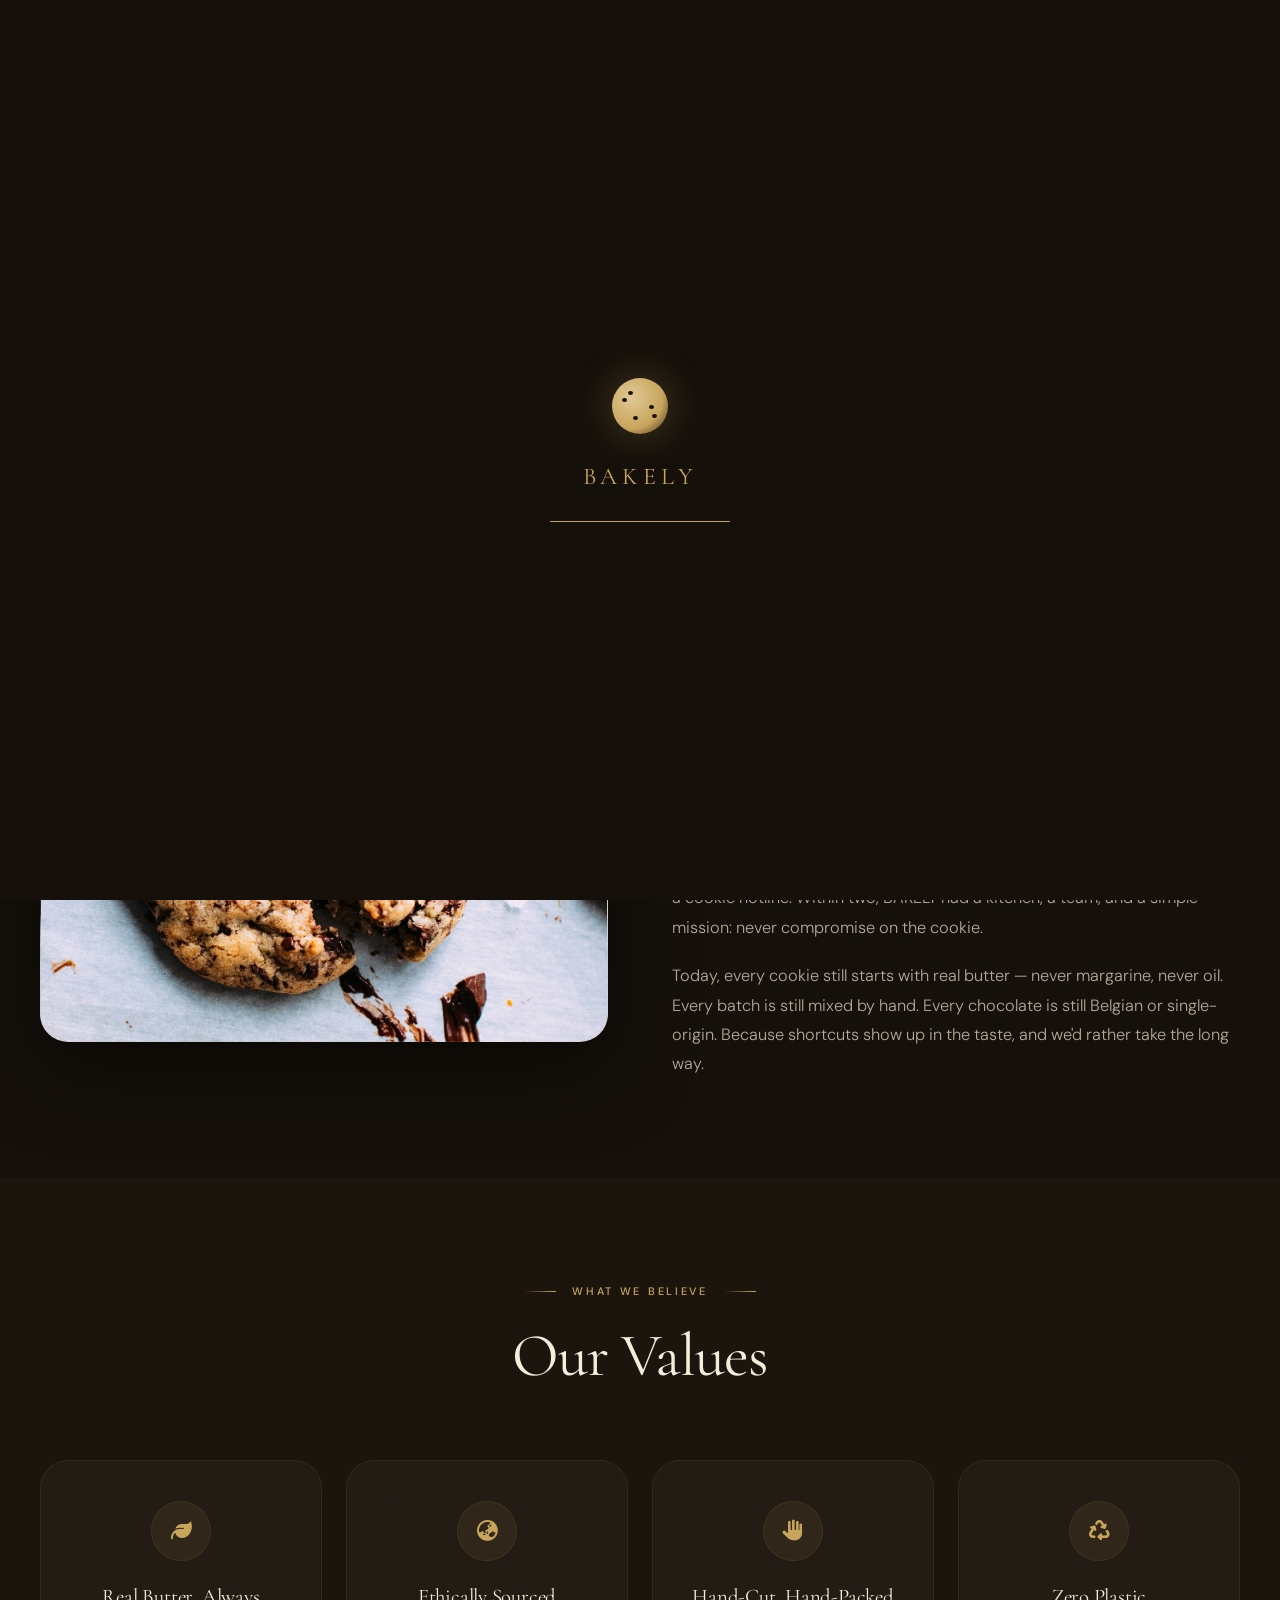
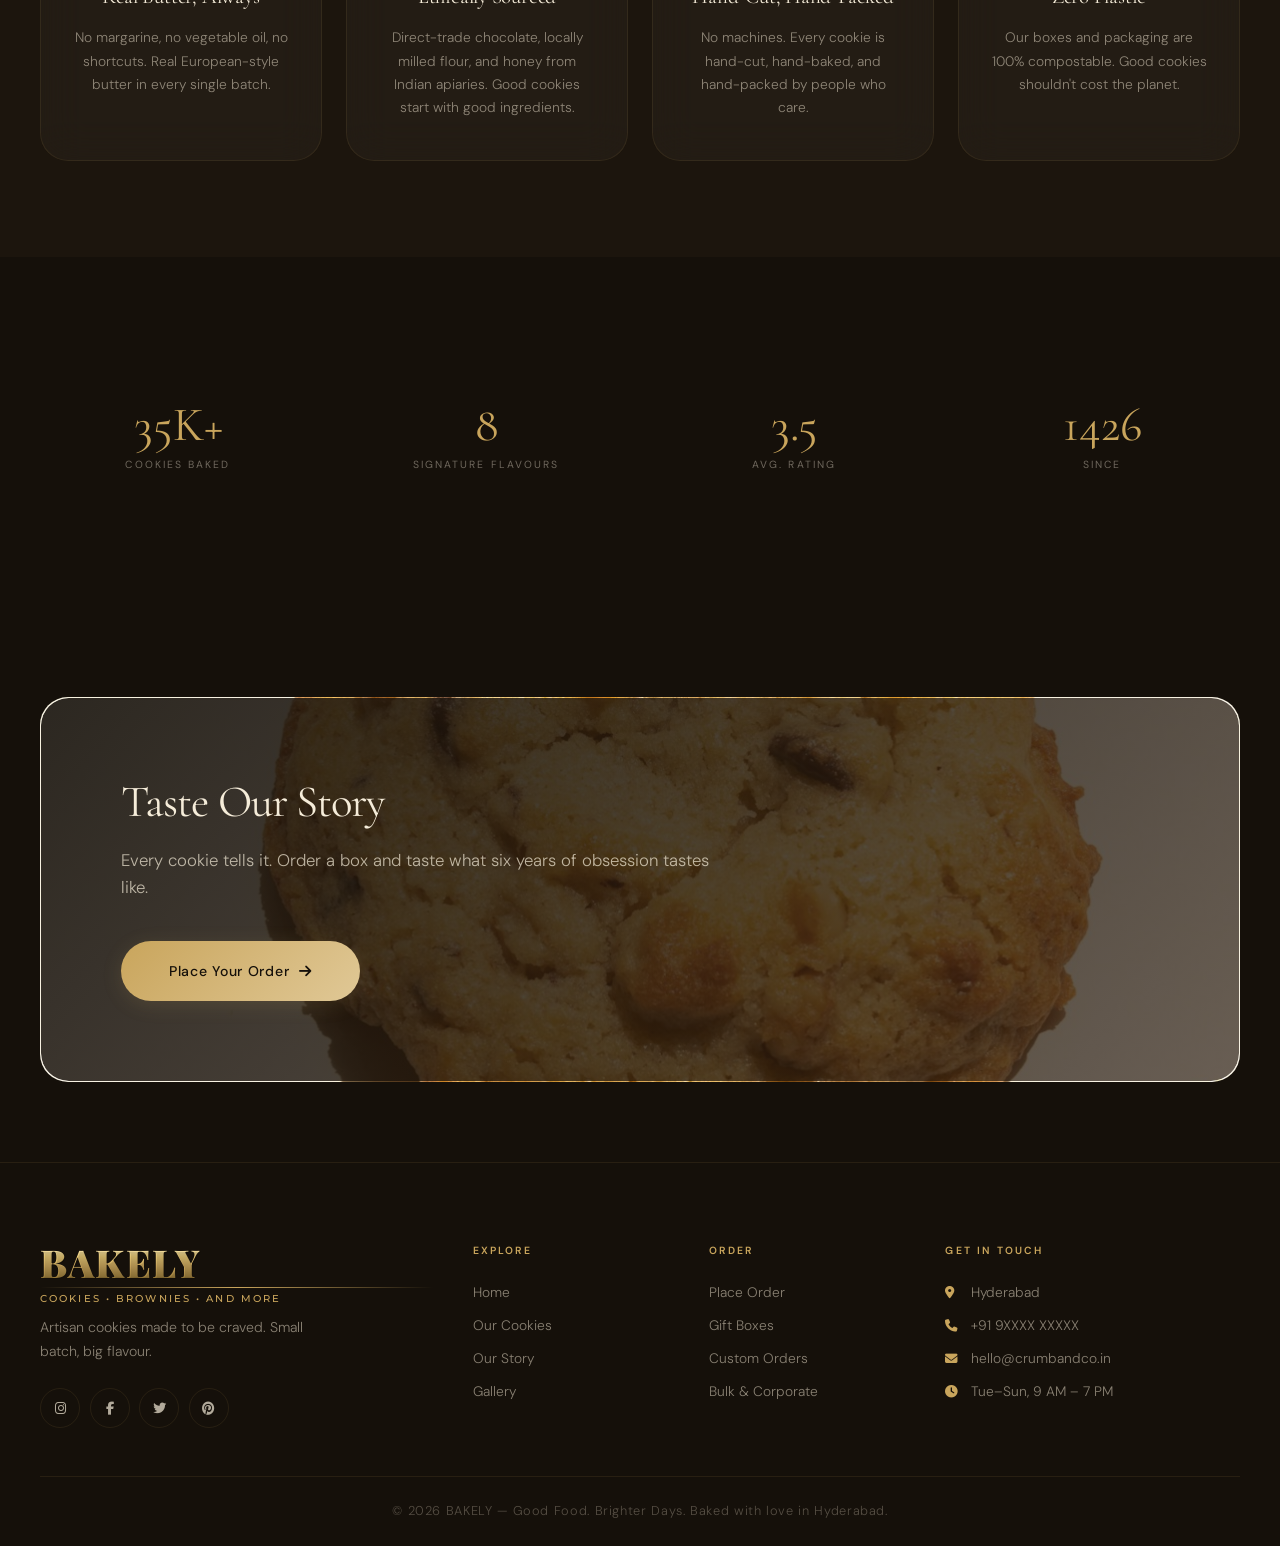
==== about.html @ 9c00205b "Logo: big wordmark, no circle, COOKIES • BROWNIES • AND MORE tagline" ====
<!DOCTYPE html>
<html lang="en">
<head>
  <meta charset="UTF-8">
  <meta name="viewport" content="width=device-width, initial-scale=1.0">
  <title>Our Story — BAKELY</title>
  <meta name="description" content="How BAKELY started — a small Hyderabad kitchen with a big dream: to make the best cookies in India.">
  <link rel="preconnect" href="https://fonts.googleapis.com">
  <link rel="preconnect" href="https://fonts.gstatic.com" crossorigin>
  <link href="https://fonts.googleapis.com/css2?family=Cormorant+Garamond:ital,wght@0,300;0,400;0,500;0,600;0,700;1,400;1,500;1,600&family=DM+Sans:wght@300;400;500;600;700&family=Playfair+Display:wght@700;900&family=Montserrat:wght@400;600&family=Great+Vibes&display=swap" rel="stylesheet">
  <link rel="stylesheet" href="https://cdnjs.cloudflare.com/ajax/libs/font-awesome/6.5.1/css/all.min.css">
  <link rel="stylesheet" href="styles.css">
</head>
<body>

<div class="preloader">
  <div class="preloader-cookie"><div class="chip"></div><div class="chip"></div><div class="chip"></div><div class="chip"></div><div class="chip"></div></div>
  <div class="preloader-text">BAKELY</div>
  <div class="preloader-bar"><div class="preloader-bar-fill"></div></div>
</div>
<div class="progress-bar"><div class="progress-fill"></div></div>

<nav class="navbar scrolled" id="navbar">
  <div class="nav-container">
    <a href="index.html" class="nav-brand">
      <div class="bakely-wordmark">
        <span class="wm-name">BAKELY</span>
        <span class="wm-line"></span>
        <span class="wm-sub">Cookies • Brownies • And More</span>
      </div>
    </a>
    <button class="nav-toggle" id="navToggle" aria-label="Menu"><span></span><span></span><span></span></button>
    <ul class="nav-menu" id="navMenu">
      <li><a href="index.html" class="nav-link">Home</a></li>
      <li><a href="menu.html" class="nav-link">Our Cookies</a></li>
      <li><a href="about.html" class="nav-link active">Our Story</a></li>
      <li><a href="gallery.html" class="nav-link">Gallery</a></li>
      <li><a href="order.html" class="nav-link nav-cta">Order Now</a></li>
    </ul>
  </div>
</nav>

<section class="about-hero" style="background-image:url('images/gingerbread-dough-1.jpg');background-size:cover;background-position:center;position:relative">
  <div style="position:absolute;inset:0;background:linear-gradient(135deg,rgba(26,17,8,0.88),rgba(26,17,8,0.65))"></div>
  <div style="position:relative;z-index:2">
    <span class="section-eyebrow" style="display:block;margin-bottom:0.8rem;opacity:1;transform:none">Est. 2018 · Hyderabad</span>
    <h1>Our Story</h1>
    <p>It started with a home oven, a butter-stained notebook, and one simple obsession: making a cookie so good it ruins all other cookies for you.</p>
  </div>
</section>

<section class="about-story">
  <div class="about-story-img reveal" style="background-image:url('images/premium-hero.jpg')"></div>
  <div class="about-story-text reveal reveal-delay-2">
    <h2>From a Home Kitchen<br>to Your Doorstep</h2>
    <p>In 2018, our founder Aditi was a home baker who couldn't find a cookie she truly loved in Hyderabad. The grocery store ones were flat and artificial. The bakery ones were pretty but tasteless. So she did what any unreasonable person would — she spent six months perfecting a single chocolate chip cookie.</p>
    <p>That cookie became two. Two became twelve. Friends begged for boxes. Colleagues placed orders at their desks. Within a year, Aditi's WhatsApp was a cookie hotline. Within two, BAKELY had a kitchen, a team, and a simple mission: never compromise on the cookie.</p>
    <p>Today, every cookie still starts with real butter — never margarine, never oil. Every batch is still mixed by hand. Every chocolate is still Belgian or single-origin. Because shortcuts show up in the taste, and we'd rather take the long way.</p>
  </div>
</section>

<section class="about-values">
  <div class="section-header" style="padding:0 2rem">
    <span class="section-eyebrow">What We Believe</span>
    <h2 class="section-title">Our Values</h2>
  </div>
  <div class="values-grid">
    <div class="value-card">
      <div class="why-icon"><i class="fas fa-leaf"></i></div>
      <h3>Real Butter, Always</h3>
      <p>No margarine, no vegetable oil, no shortcuts. Real European-style butter in every single batch.</p>
    </div>
    <div class="value-card">
      <div class="why-icon"><i class="fas fa-globe-asia"></i></div>
      <h3>Ethically Sourced</h3>
      <p>Direct-trade chocolate, locally milled flour, and honey from Indian apiaries. Good cookies start with good ingredients.</p>
    </div>
    <div class="value-card">
      <div class="why-icon"><i class="fas fa-hand-paper"></i></div>
      <h3>Hand-Cut, Hand-Packed</h3>
      <p>No machines. Every cookie is hand-cut, hand-baked, and hand-packed by people who care.</p>
    </div>
    <div class="value-card">
      <div class="why-icon"><i class="fas fa-recycle"></i></div>
      <h3>Zero Plastic</h3>
      <p>Our boxes and packaging are 100% compostable. Good cookies shouldn't cost the planet.</p>
    </div>
  </div>
</section>

<section style="background:var(--chocolate-deep);padding:5rem 0">
  <div class="about-stats">
    <div class="about-stat"><span class="stat-num" data-count="50" data-suffix="K+">50K+</span><span class="stat-label">Cookies Baked</span></div>
    <div class="about-stat"><span class="stat-num" data-count="12">12</span><span class="stat-label">Signature Flavours</span></div>
    <div class="about-stat"><span class="stat-num" data-count="4.9" data-suffix="">4.9</span><span class="stat-label">Avg. Rating</span></div>
    <div class="about-stat"><span class="stat-num" data-count="2018">2018</span><span class="stat-label">Since</span></div>
  </div>
</section>

<section class="section cta-section">
  <div class="container">
    <div class="cta-box reveal" style="background-image:url('images/premium-4.jpg')">
      <div class="cta-overlay"></div>
      <div class="cta-content">
        <h2>Taste Our Story</h2>
        <p>Every cookie tells it. Order a box and taste what six years of obsession tastes like.</p>
        <a href="order.html" class="btn btn-primary btn-lg"><span>Place Your Order</span> <i class="fas fa-arrow-right"></i></a>
      </div>
    </div>
  </div>
</section>

<footer class="footer">
  <div class="container">
    <div class="footer-grid">
      <div class="footer-col footer-brand-col">
        <div class="bakely-wordmark">
          <span class="wm-name">BAKELY</span>
          <span class="wm-line"></span>
          <span class="wm-sub">Cookies • Brownies • And More</span>
        </div>
        <p>Artisan cookies made to be craved. Small batch, big flavour.</p>
        <div class="footer-social">
          <a href="#" aria-label="Instagram"><i class="fab fa-instagram"></i></a>
          <a href="#" aria-label="Facebook"><i class="fab fa-facebook-f"></i></a>
          <a href="#" aria-label="Twitter"><i class="fab fa-twitter"></i></a>
          <a href="#" aria-label="Pinterest"><i class="fab fa-pinterest"></i></a>
        </div>
      </div>
      <div class="footer-col"><h4>Explore</h4><ul><li><a href="index.html">Home</a></li><li><a href="menu.html">Our Cookies</a></li><li><a href="about.html">Our Story</a></li><li><a href="gallery.html">Gallery</a></li></ul></div>
      <div class="footer-col"><h4>Order</h4><ul><li><a href="order.html">Place Order</a></li><li><a href="order.html">Gift Boxes</a></li><li><a href="order.html">Custom Orders</a></li><li><a href="order.html">Bulk & Corporate</a></li></ul></div>
      <div class="footer-col"><h4>Get in Touch</h4><ul><li><i class="fas fa-map-marker-alt"></i> Hyderabad</li><li><i class="fas fa-phone"></i> +91 9XXXX XXXXX</li><li><i class="fas fa-envelope"></i> hello@crumbandco.in</li><li><i class="fas fa-clock"></i> Tue–Sun, 9 AM – 7 PM</li></ul></div>
    </div>
    <div class="footer-bottom"><p>© 2026 BAKELY — Good Food. Brighter Days. Baked with love in Hyderabad.</p></div>
  </div>
</footer>

<script src="main.js"></script>
</body>
</html>
---- styles.css ----
/* ===================================
   CRAVELY — Made to Be Craved
   Luxury Patisserie Edition — v7
   =================================== */

*,*::before,*::after { margin:0; padding:0; box-sizing:border-box; }
html { scroll-behavior:smooth; font-size:16px; }
body {
  font-family:'DM Sans',system-ui,sans-serif;
  background:#15100a;
  color:#e8dcc8;
  line-height:1.6;
  -webkit-font-smoothing:antialiased;
  overflow-x:hidden;
}
:root {
  --bg:#15100a;
  --bg-warm:#1c150d;
  --bg-card:rgba(255,255,255,0.03);
  --bg-card-solid:#1c150d;
  --espresso:#2a1c10;
  --espresso-light:#3d2817;
  --gold:#c9a55c;
  --gold-light:#e0c896;
  --gold-bright:#f0d99a;
  --gold-soft:rgba(201,165,92,0.08);
  --gold-glow:rgba(201,165,92,0.15);
  --cream:#f5ecd9;
  --cream-soft:rgba(245,236,217,0.7);
  --cream-dim:rgba(245,236,217,0.4);
  --ink:#e8dcc8;
  --ink-soft:rgba(232,220,200,0.55);
  --ink-light:rgba(232,220,200,0.3);
  --border:rgba(201,165,92,0.1);
  --border-bright:rgba(201,165,92,0.2);
  --shadow-sm:0 4px 20px rgba(0,0,0,0.3);
  --shadow-md:0 10px 40px rgba(0,0,0,0.4);
  --shadow-lg:0 24px 80px rgba(0,0,0,0.5);
  --shadow-gold:0 8px 40px rgba(201,165,92,0.1);
  --serif:'Cormorant Garamond',serif;
  --sans:'DM Sans',sans-serif;
  --radius:16px;
  --radius-sm:10px;
  --radius-lg:28px;
  --transition:all .4s cubic-bezier(0.25,0.1,0.25,1);
  --transition-slow:all .7s cubic-bezier(0.25,0.1,0.25,1);
  --ease-lux:cubic-bezier(0.16,1,0.3,1);
}

::-webkit-scrollbar { width:8px; }
::-webkit-scrollbar-track { background:var(--bg); }
::-webkit-scrollbar-thumb { background:var(--gold); border-radius:4px; opacity:0.5; }
::-webkit-scrollbar-thumb:hover { background:var(--gold-light); }
::selection { background:rgba(201,165,92,0.2); color:var(--gold-bright); }

/* --- Progress Bar --- */
.progress-bar { position:fixed; top:0; left:0; right:0; height:2px; background:transparent; z-index:9999; }
.progress-fill {
  height:100%; width:0%;
  background:linear-gradient(90deg,var(--gold),var(--gold-bright),var(--gold));
  background-size:200% 100%;
  animation:gradientShift 4s ease infinite;
  transition:width .15s ease;
  box-shadow:0 0 12px rgba(201,165,92,0.4);
}
@keyframes gradientShift { 0%,100%{background-position:0% 50%} 50%{background-position:100% 50%} }

.container { max-width:1300px; margin:0 auto; padding:0 2.5rem; }
.section { padding:7rem 0; position:relative; }
.section-header { text-align:center; margin-bottom:4.5rem; }
.section-eyebrow {
  display:inline-flex; align-items:center; gap:1rem;
  font-family:var(--sans); font-size:0.68rem; font-weight:500;
  color:var(--gold); letter-spacing:0.25em; text-transform:uppercase;
  margin-bottom:1.5rem;
  opacity:0; transform:translateY(20px);
  transition:opacity .8s ease,transform .8s ease;
}
.section-eyebrow::before,.section-eyebrow::after {
  content:''; width:32px; height:1px; background:linear-gradient(90deg,transparent,var(--gold));
}
.section-header.in-view .section-eyebrow { opacity:1; transform:translateY(0); }
.section-title {
  font-family:var(--serif); font-weight:400;
  font-size:clamp(2.4rem,5vw,3.8rem);
  color:var(--cream); margin:0 0 1.5rem;
  line-height:1.05; letter-spacing:-0.015em;
  opacity:0; transform:translateY(30px);
  transition:opacity .9s var(--ease-lux) .15s,transform .9s var(--ease-lux) .15s;
}
.section-header.in-view .section-title { opacity:1; transform:translateY(0); }
.section-desc {
  font-size:1.05rem; color:var(--ink-soft);
  max-width:520px; margin:0 auto; line-height:1.8;
  opacity:0; transform:translateY(20px);
  transition:opacity .9s ease .3s,transform .9s ease .3s;
}
.section-header.in-view .section-desc { opacity:1; transform:translateY(0); }

/* --- Gold divider --- */
.gold-divider { width:80px; height:1px; margin:1.5rem auto; background:linear-gradient(90deg,transparent,var(--gold),transparent); }

/* --- Buttons --- */
.btn {
  display:inline-flex; align-items:center; gap:0.6rem;
  padding:1rem 2.4rem; border-radius:50px;
  font-family:var(--sans); font-weight:500; font-size:0.82rem;
  text-decoration:none; cursor:pointer; border:none;
  transition:var(--transition); letter-spacing:0.05em;
  position:relative; overflow:hidden;
}
.btn-primary {
  background:linear-gradient(135deg,var(--gold) 0%,var(--gold-light) 100%);
  color:var(--bg);
  box-shadow:0 4px 20px rgba(201,165,92,0.15);
}
.btn-primary::before {
  content:''; position:absolute; top:0; left:-100%; width:100%; height:100%;
  background:linear-gradient(90deg,transparent,rgba(255,255,255,0.3),transparent);
  transition:left .7s ease;
}
.btn-primary:hover::before { left:100%; }
.btn-primary > * { position:relative; z-index:1; }
.btn-primary:hover {
  transform:translateY(-3px);
  box-shadow:0 12px 40px rgba(201,165,92,0.25);
}
.btn-outline {
  background:transparent; color:var(--cream);
  border:1px solid var(--border-bright);
  transition:var(--transition);
}
.btn-outline:hover {
  border-color:var(--gold); color:var(--gold-light);
  background:var(--gold-soft); transform:translateY(-2px);
}
.btn-lg { padding:1.2rem 3rem; font-size:0.88rem; }
.mini-btn {
  display:inline-flex; align-items:center; gap:0.45rem;
  padding:0.6rem 1.4rem; border-radius:50px;
  background:transparent; color:var(--gold);
  font-size:0.76rem; font-weight:500;
  text-decoration:none; transition:var(--transition); border:none;
  border:1px solid var(--border-bright);
  letter-spacing:0.04em;
}
.mini-btn:hover {
  background:var(--gold); color:var(--bg);
  border-color:var(--gold); transform:translateY(-1px);
  box-shadow:var(--shadow-gold);
}

/* --- Preloader --- */
.preloader {
  position:fixed; inset:0; z-index:10000;
  background:var(--bg);
  display:flex; align-items:center; justify-content:center;
  flex-direction:column; gap:1.5rem;
  transition:opacity .8s ease,visibility .8s ease;
}
.preloader.hidden { opacity:0; visibility:hidden; }
.preloader-cookie {
  width:56px; height:56px; border-radius:50%;
  background:radial-gradient(circle at 35% 35%,var(--gold-light),var(--gold) 60%,var(--espresso-light));
  position:relative; animation:preloaderSpin 1.5s ease-in-out infinite;
  box-shadow:0 0 40px rgba(201,165,92,0.3);
}
.preloader-cookie .chip { position:absolute; width:5px; height:4px; background:var(--bg); border-radius:50%; }
.preloader-cookie .chip:nth-child(1){top:22%;left:28%}
.preloader-cookie .chip:nth-child(2){top:48%;right:25%}
.preloader-cookie .chip:nth-child(3){bottom:25%;left:38%}
.preloader-cookie .chip:nth-child(4){top:35%;left:18%}
.preloader-cookie .chip:nth-child(5){bottom:30%;right:20%}
@keyframes preloaderSpin {
  0%{transform:rotate(0) scale(1)} 50%{transform:rotate(180deg) scale(0.9)} 100%{transform:rotate(360deg) scale(1)}
}
.preloader-text {
  font-family:var(--serif); font-size:1.5rem; font-weight:400;
  color:var(--gold); letter-spacing:0.2em;
  text-transform:uppercase; animation:textPulse 1.8s ease-in-out infinite;
}
@keyframes textPulse { 0%,100%{opacity:0.5;letter-spacing:0.2em} 50%{opacity:1;letter-spacing:0.25em} }
.preloader-bar { width:180px; height:1px; background:var(--border); overflow:hidden; }
.preloader-bar-fill { height:100%; width:0%; background:var(--gold); animation:barFill 2s ease-in-out forwards; }
@keyframes barFill { 0%{width:0%} 100%{width:100%} }

/* --- BAKELY Wordmark Logo (no circle, big) --- */
.bakely-wordmark {
  display:flex; flex-direction:column; align-items:center;
  line-height:1;
}
.bakely-wordmark .wm-name {
  font-family:'Playfair Display',serif; font-weight:900;
  font-size:2rem; letter-spacing:0.04em;
  background:linear-gradient(180deg,#fdf3d0 0%,#e8c976 35%,#c9a55c 60%,#8a6e2f 100%);
  -webkit-background-clip:text; background-clip:text;
  -webkit-text-fill-color:transparent;
  text-shadow:1px 1px 0 rgba(0,0,0,0.15);
  transition:var(--transition);
}
.bakely-wordmark .wm-line {
  width:70%; height:1px; margin:0.35rem 0;
  background:linear-gradient(90deg,transparent,var(--gold),transparent);
}
.bakely-wordmark .wm-sub {
  font-family:'Montserrat',sans-serif; font-weight:500;
  font-size:0.6rem; letter-spacing:0.22em; text-transform:uppercase;
  color:var(--gold);
}
.nav-brand:hover .bakely-wordmark .wm-name {
  filter:brightness(1.15);
}
.footer-brand-col .bakely-wordmark { align-items:flex-start; margin-bottom:0.8rem; }
.footer-brand-col .bakely-wordmark .wm-name { font-size:2.4rem; }
.footer-brand-col .bakely-wordmark .wm-line { width:100%; margin-left:0; }

/* --- BAKELY Logo (real image) --- */
.bakely-logo-img {
  height:58px; width:58px; object-fit:cover;
  border-radius:50%;
  border:2px solid var(--gold);
  box-shadow:var(--shadow-sm),0 0 12px rgba(201,165,92,0.15);
  transition:var(--transition);
  display:block;
}
.nav-brand:hover .bakely-logo-img {
  transform:scale(1.06);
  box-shadow:var(--shadow-gold),0 0 20px rgba(201,165,92,0.25);
}
.footer-brand-col .bakely-logo-img { height:80px; width:80px; margin-bottom:1rem; }

/* --- BAKELY Logo --- */
.bakely-logo {
  display:inline-flex; align-items:center; gap:0.6rem;
}
.bakely-circle {
  display:flex; flex-direction:column; align-items:center; justify-content:center;
  width:54px; height:54px; border-radius:50%;
  background:linear-gradient(135deg,rgba(201,165,92,0.9),rgba(224,200,150,0.7));
  border:2px solid var(--gold);
  box-shadow:var(--shadow-sm),0 0 12px rgba(201,165,92,0.15);
  transition:var(--transition);
  position:relative; overflow:hidden;
}
.nav-brand:hover .bakely-circle {
  transform:scale(1.05);
  box-shadow:var(--shadow-gold),0 0 20px rgba(201,165,92,0.2);
}
.bakely-circle::before {
  content:''; position:absolute; inset:0;
  background:radial-gradient(circle at 30% 30%,rgba(255,255,255,0.15),transparent 60%);
  border-radius:50%;
}
.bakely-name {
  font-family:'Playfair Display',serif; font-weight:900;
  font-size:0.6rem; color:var(--bg);
  letter-spacing:0.05em; line-height:1;
  background:linear-gradient(135deg,#fffbe0,#c9a55c);
  -webkit-background-clip:text; background-clip:text;
  -webkit-text-fill-color:transparent;
  position:relative; z-index:1;
}
.bakely-sub {
  font-family:'Montserrat',sans-serif; font-weight:400;
  font-size:0.28rem; color:var(--gold-bright);
  letter-spacing:0.1em; text-transform:uppercase;
  margin-top:1px; opacity:0.7;
  position:relative; z-index:1;
}
.bakely-tagline {
  font-family:'Great Vibes',cursive !important;
  font-size:1.4rem !important; color:var(--gold) !important;
  margin-bottom:0.3rem !important; line-height:1.2 !important;
}

/* --- BAKELY Logo (footer version) --- */
.footer-brand-col .bakely-logo .bakely-circle {
  width:64px; height:64px;
}
.footer-brand-col .bakely-logo .bakely-name {
  font-size:0.7rem;
}
.footer-brand-col .bakely-logo .bakely-sub {
  font-size:0.32rem;
}

/* --- Navigation --- */
.navbar {
  position:fixed; top:0; left:0; right:0;
  z-index:1000; padding:1.5rem 0;
  transition:var(--transition); background:transparent;
}
.navbar.scrolled {
  background:rgba(21,16,10,0.85);
  backdrop-filter:blur(24px); -webkit-backdrop-filter:blur(24px);
  padding:1rem 0; border-bottom:1px solid var(--border);
}
.nav-container {
  max-width:1300px; margin:0 auto;
  display:flex; align-items:center; justify-content:space-between;
  padding:0 2.5rem; gap:2rem;
}
.nav-brand {
  font-family:var(--serif); font-size:1.5rem; font-weight:500;
  color:var(--cream); text-decoration:none;
  letter-spacing:0.15em; text-transform:uppercase;
  transition:var(--transition);
  display:flex; align-items:center;
}
.nav-brand:hover { color:var(--gold-light); letter-spacing:0.18em; }
.nav-menu { display:flex; gap:2.5rem; list-style:none; align-items:center; }
.nav-link {
  font-size:0.72rem; font-weight:400;
  color:var(--cream-soft); text-decoration:none;
  letter-spacing:0.15em; text-transform:uppercase;
  transition:var(--transition); position:relative; padding:0.3rem 0;
}
.nav-link::after {
  content:''; position:absolute; bottom:0; left:50%;
  width:0; height:1px; background:var(--gold);
  transition:width .4s var(--ease-lux); transform:translateX(-50%);
}
.nav-link:hover::after,.nav-link.active::after { width:100%; }
.nav-link:hover,.nav-link.active { color:var(--gold-light); }
.nav-cta {
  background:linear-gradient(135deg,var(--gold),var(--gold-light));
  color:var(--bg) !important;
  padding:0.65rem 1.8rem; border-radius:50px;
  box-shadow:var(--shadow-gold); transition:var(--transition);
  position:relative; overflow:hidden; font-weight:600;
}
.nav-cta::before {
  content:''; position:absolute; top:0; left:-100%; width:100%; height:100%;
  background:linear-gradient(90deg,transparent,rgba(255,255,255,0.3),transparent);
  transition:left .6s ease;
}
.nav-cta:hover::before { left:100%; }
.nav-cta:hover { transform:translateY(-2px); box-shadow:0 10px 40px rgba(201,165,92,0.25); }
.nav-cta::after { display:none; }
.nav-cta > * { position:relative; z-index:1; }
.nav-toggle {
  display:none; background:none; border:none; cursor:pointer;
  flex-direction:column; gap:5px; padding:0.5rem; z-index:1001;
}
.nav-toggle span { width:24px; height:1.5px; background:var(--cream); transition:var(--transition); }
.nav-toggle.open span:nth-child(1) { transform:rotate(45deg) translate(5px,4px); }
.nav-toggle.open span:nth-child(2) { opacity:0; }
.nav-toggle.open span:nth-child(3) { transform:rotate(-45deg) translate(5px,-4px); }

/* --- Hero --- */
.hero {
  min-height:100vh; position:relative;
  display:flex; flex-direction:column;
  justify-content:center; align-items:center;
  text-align:center; padding:8rem 2.5rem 4rem;
  background:radial-gradient(ellipse at 50% 40%,var(--espresso-light) 0%,var(--bg) 70%);
  overflow:hidden;
}
.hero-image {
  background-size:cover; background-position:center;
  position:relative;
}
.hero-overlay {
  position:absolute; inset:0;
  background:linear-gradient(135deg,rgba(21,16,10,0.9) 0%,rgba(21,16,10,0.6) 50%,rgba(21,16,10,0.85) 100%);
  pointer-events:none;
}
/* Animated gold blobs */
.hero-blob {
  position:absolute; border-radius:50%;
  filter:blur(60px); pointer-events:none; z-index:0;
}
.hero-blob.b1 {
  width:500px; height:500px;
  background:radial-gradient(circle,rgba(201,165,92,0.12),transparent);
  top:5%; left:0%;
  animation:blobFloat 18s ease-in-out infinite;
}
.hero-blob.b2 {
  width:450px; height:450px;
  background:radial-gradient(circle,rgba(224,200,150,0.08),transparent);
  bottom:0%; right:5%;
  animation:blobFloat 22s ease-in-out infinite reverse;
}
.hero-blob.b3 {
  width:350px; height:350px;
  background:radial-gradient(circle,rgba(240,217,154,0.06),transparent);
  top:30%; left:50%; transform:translateX(-50%);
  animation:blobPulse 10s ease-in-out infinite;
}
@keyframes blobFloat {
  0%,100%{transform:translate(0,0) scale(1)}
  33%{transform:translate(40px,-30px) scale(1.1)}
  66%{transform:translate(-30px,40px) scale(0.9)}
}
@keyframes blobPulse {
  0%,100%{opacity:0.5;transform:translateX(-50%) scale(1)}
  50%{opacity:0.8;transform:translateX(-50%) scale(1.2)}
}
.hero-content { position:relative; z-index:5; max-width:820px; }
.hero-eyebrow {
  font-family:var(--sans); font-size:0.68rem; font-weight:500;
  color:var(--gold); letter-spacing:0.3em;
  text-transform:uppercase; margin-bottom:2rem;
  display:inline-flex; align-items:center; gap:1rem;
  opacity:0; transform:translateY(20px);
  animation:heroFade 1s ease .3s forwards;
}
.hero-eyebrow::before,.hero-eyebrow::after {
  content:''; width:32px; height:1px;
  background:linear-gradient(90deg,transparent,var(--gold));
}
.hero-title {
  font-family:var(--serif); font-weight:400;
  font-size:clamp(3rem,7.5vw,6rem);
  color:var(--cream); line-height:1.02; margin-bottom:2rem;
  letter-spacing:-0.03em; overflow:hidden;
}
.hero-title .line { display:block; overflow:hidden; }
.hero-title .line-inner {
  display:inline-block; opacity:0; transform:translateY(100%);
  animation:heroLine 1.2s var(--ease-lux) .5s forwards;
}
.hero-title .line:nth-child(2) .line-inner { animation-delay:.8s; }
@keyframes heroLine { to{opacity:1;transform:translateY(0)} }
.hero-script {
  font-style:italic; font-weight:300;
  background:linear-gradient(135deg,var(--gold),var(--gold-bright));
  -webkit-background-clip:text; background-clip:text;
  -webkit-text-fill-color:transparent;
}
.hero-subtitle {
  font-size:1.15rem; color:var(--cream-soft);
  max-width:500px; margin:0 auto 3rem; line-height:1.8;
  font-weight:300; letter-spacing:0.01em;
  opacity:0; transform:translateY(20px);
  animation:heroFade 1s ease 1.1s forwards;
}
@keyframes heroFade { to{opacity:1;transform:translateY(0)} }
.hero-actions {
  display:flex; gap:1.2rem; justify-content:center;
  flex-wrap:wrap; margin-bottom:4rem;
  opacity:0; transform:translateY(20px);
  animation:heroFade 1s ease 1.4s forwards;
}
.hero-stats {
  display:flex; gap:3.5rem; justify-content:center;
  align-items:center; flex-wrap:wrap;
  opacity:0; transform:translateY(20px);
  animation:heroFade 1s ease 1.7s forwards;
}
.stat { text-align:center; transition:var(--transition); }
.stat:hover { transform:translateY(-4px); }
.stat-num {
  display:block; font-family:var(--serif);
  font-size:2.4rem; font-weight:400; color:var(--gold); line-height:1;
}
.stat-label {
  font-size:0.62rem; color:var(--cream-dim);
  text-transform:uppercase; letter-spacing:0.2em; margin-top:0.5rem;
}
.stat-divider { width:1px; height:36px; background:var(--border); }
.hero-scroll {
  position:absolute; bottom:2rem; left:50%;
  transform:translateX(-50%);
  display:flex; flex-direction:column; align-items:center; gap:0.6rem;
  font-size:0.6rem; text-transform:uppercase;
  letter-spacing:0.25em; color:var(--cream-dim);
  opacity:0; animation:heroFade 1s ease 2s forwards; z-index:5;
}
.scroll-mouse {
  width:22px; height:36px; border:1px solid var(--cream-dim);
  border-radius:10px; position:relative;
}
.scroll-mouse::before {
  content:''; position:absolute; top:5px; left:50%;
  width:3px; height:6px; margin-left:-1.5px;
  background:var(--gold); border-radius:2px;
  animation:scrollDot 1.8s ease-in-out infinite;
}
@keyframes scrollDot { 0%,100%{opacity:0;transform:translateY(0)} 50%{opacity:1;transform:translateY(7px)} }

/* Floating particles */
.hero-particle { position:absolute; border-radius:50%; pointer-events:none; opacity:0; animation:floatUp 18s linear infinite; }
@keyframes floatUp {
  0%{opacity:0;transform:translateY(100vh) scale(0.5) rotate(0deg)} 10%{opacity:0.15}
  90%{opacity:0.15} 100%{opacity:0;transform:translateY(-20vh) scale(1) rotate(360deg)}
}

/* --- Marquee --- */
.marquee {
  overflow:hidden; padding:1.3rem 0;
  background:linear-gradient(135deg,var(--gold) 0%,var(--gold-light) 100%);
  position:relative;
}
.marquee::before,.marquee::after {
  content:''; position:absolute; top:0; bottom:0; width:100px; z-index:2;
}
.marquee::before { left:0; background:linear-gradient(90deg,var(--gold),transparent); }
.marquee::after { right:0; background:linear-gradient(-90deg,var(--gold),transparent); }
.marquee-track { display:flex; gap:4rem; white-space:nowrap; animation:marquee 28s linear infinite; }
@keyframes marquee { from{transform:translateX(0)} to{transform:translateX(-50%)} }
.marquee-item {
  font-family:var(--serif); font-size:1.3rem; font-weight:400;
  color:var(--bg); letter-spacing:0.04em;
  display:flex; align-items:center; gap:4rem; font-style:italic;
}
.marquee-item i { font-size:0.9rem; color:var(--espresso); font-style:normal; }

/* --- Cookie Visuals --- */
.cookie-visual { display:flex; align-items:center; justify-content:center; width:100%; height:100%; position:relative; }
.cookie-disc {
  width:120px; height:120px; border-radius:50%;
  background:radial-gradient(circle at 35% 35%,var(--gold-light),var(--gold) 60%,var(--espresso-light));
  position:relative; box-shadow:inset -3px -3px 8px rgba(0,0,0,0.1),0 6px 20px rgba(0,0,0,0.2);
  transition:var(--transition-slow);
}
.cookie-disc .drizzle { position:absolute; top:30%; left:15%; right:15%; height:7px; background:var(--gold-bright); border-radius:50%; }
.cookie-disc .chip { position:absolute; width:9px; height:7px; background:var(--bg); border-radius:50%; }
.chip.c1{top:28%;left:22%} .chip.c2{top:42%;right:28%}
.chip.c3{bottom:25%;left:38%} .chip.c4{top:52%;left:20%}
.chip.c5{bottom:33%;right:22%}
.cookie-disc .sprinkle { position:absolute; width:4px; height:4px; background:var(--bg); border-radius:50%; opacity:0.4; }
.sprinkle.s1{top:22%;left:28%} .sprinkle.s2{top:38%;right:22%}
.sprinkle.s3{bottom:28%;left:32%} .sprinkle.s4{top:48%;left:18%}
.sprinkle.s5{bottom:22%;right:32%} .sprinkle.s6{top:32%;right:42%}

/* --- Featured --- */
.featured-section { background:var(--bg); }
.featured-grid { display:grid; grid-template-columns:repeat(auto-fit,minmax(320px,1fr)); gap:2rem; }
.featured-card {
  background:var(--bg-card);
  backdrop-filter:blur(20px); -webkit-backdrop-filter:blur(20px);
  border-radius:var(--radius-lg);
  overflow:hidden; transition:var(--transition-slow);
  border:1px solid var(--border);
  opacity:0; transform:translateY(50px);
}
.featured-card.in-view { opacity:1; transform:translateY(0); }
.featured-card:nth-child(1){transition-delay:0s}
.featured-card:nth-child(2){transition-delay:.15s}
.featured-card:nth-child(3){transition-delay:.3s}
.featured-card:hover {
  transform:translateY(-12px);
  border-color:var(--border-bright);
  box-shadow:var(--shadow-lg),var(--shadow-gold);
  background:rgba(255,255,255,0.04);
}
.featured-img {
  background-size:cover; background-position:center;
  position:relative; height:300px; overflow:hidden;
  transition:var(--transition-slow);
}
.featured-card:hover .featured-img { transform:scale(1.05); }
.featured-img::before {
  content:''; position:absolute; inset:0;
  background:linear-gradient(180deg,transparent 50%,rgba(21,16,10,0.4));
  z-index:1;
}
.featured-badge {
  position:absolute; top:1.2rem; right:1.2rem; z-index:2;
  background:linear-gradient(135deg,var(--gold),var(--gold-light));
  color:var(--bg);
  padding:0.35rem 1rem; border-radius:50px;
  font-size:0.6rem; font-weight:700;
  letter-spacing:0.15em; text-transform:uppercase;
  box-shadow:var(--shadow-sm);
}
.featured-info { padding:2rem 1.8rem 2.2rem; }
.featured-tag {
  font-size:0.6rem; text-transform:uppercase;
  letter-spacing:0.25em; color:var(--gold); font-weight:500;
}
.featured-info h3 {
  font-family:var(--serif); font-size:1.6rem; font-weight:400;
  color:var(--cream); margin:0.5rem 0 0.7rem; letter-spacing:-0.01em;
}
.featured-info p { font-size:0.9rem; color:var(--ink-soft); margin-bottom:1.8rem; line-height:1.7; font-weight:300; }
.featured-footer { display:flex; justify-content:space-between; align-items:center; padding-top:1.2rem; border-top:1px solid var(--border); }
.price { font-family:var(--serif); font-size:1.4rem; font-weight:400; color:var(--gold); }
.price small { font-size:0.75rem; font-weight:300; color:var(--ink-light); }

/* --- Viral Tins --- */
.viral-section { background:var(--bg); }
.viral-grid { display:grid; grid-template-columns:repeat(auto-fill,minmax(280px,1fr)); gap:1.5rem; }
.viral-card {
  background:var(--bg-card);
  backdrop-filter:blur(20px); -webkit-backdrop-filter:blur(20px);
  border-radius:var(--radius-lg);
  overflow:hidden; transition:var(--transition-slow);
  border:1px solid var(--border);
  opacity:0; transform:translateY(40px) scale(0.96);
}
.viral-card.in-view { opacity:1; transform:translateY(0) scale(1); }
.viral-card:nth-child(1){transition-delay:0s}
.viral-card:nth-child(2){transition-delay:.1s}
.viral-card:nth-child(3){transition-delay:.2s}
.viral-card:nth-child(4){transition-delay:.3s}
.viral-card:hover {
  transform:translateY(-10px) scale(1.02);
  border-color:var(--border-bright);
  box-shadow:var(--shadow-lg),var(--shadow-gold);
}
.viral-img {
  background-size:cover; background-position:center;
  position:relative; height:280px; overflow:hidden;
  transition:var(--transition-slow);
}
.viral-card:hover .viral-img { transform:scale(1.06); }
.viral-img::before {
  content:''; position:absolute; inset:0;
  background:linear-gradient(180deg,transparent 50%,rgba(21,16,10,0.3));
  z-index:1;
}
.viral-badge {
  position:absolute; top:1rem; right:1rem; z-index:2;
  background:linear-gradient(135deg,var(--gold),var(--gold-light));
  color:var(--bg);
  padding:0.3rem 0.9rem; border-radius:50px;
  font-size:0.6rem; font-weight:700;
  letter-spacing:0.12em; text-transform:uppercase;
  box-shadow:var(--shadow-sm);
  animation:badgePulse 2.5s ease-in-out infinite;
}
@keyframes badgePulse { 0%,100%{transform:scale(1);opacity:1} 50%{transform:scale(1.05);opacity:0.9} }
.viral-info { padding:1.8rem; }
.viral-tag {
  font-size:0.58rem; text-transform:uppercase;
  letter-spacing:0.25em; color:var(--gold); font-weight:500;
}
.viral-info h3 {
  font-family:var(--serif); font-size:1.4rem; font-weight:400;
  color:var(--cream); margin:0.4rem 0 0.6rem; letter-spacing:-0.01em;
}
.viral-info p { font-size:0.88rem; color:var(--ink-soft); margin-bottom:1.5rem; line-height:1.6; font-weight:300; }
.viral-footer {
  display:flex; justify-content:space-between; align-items:center;
  padding-top:1rem; border-top:1px solid var(--border);
}

/* --- Split Feature --- */
.split-feature-section { padding:0; background:var(--bg-warm); }
.split-feature { display:grid; grid-template-columns:1fr 1fr; min-height:520px; }
.split-feature-img {
  background-size:cover; background-position:center;
  position:relative; min-height:380px;
  transition:var(--transition-slow);
}
.split-feature-img::after {
  content:''; position:absolute; inset:0;
  background:linear-gradient(90deg,transparent,var(--bg-warm));
}
.split-feature-content { padding:5rem 3.5rem; display:flex; flex-direction:column; justify-content:center; }
.split-title {
  font-family:var(--serif); font-size:clamp(2rem,3.5vw,2.6rem);
  font-weight:400; color:var(--cream);
  margin:1rem 0 1.5rem; line-height:1.1; letter-spacing:-0.015em;
}
.split-desc { font-size:1.05rem; color:var(--ink-soft); margin-bottom:2rem; line-height:1.8; font-weight:300; }
.split-features { display:grid; grid-template-columns:1fr 1fr; gap:1rem; margin-bottom:2.5rem; }
.split-feature-item {
  display:flex; align-items:center; gap:0.6rem;
  font-size:0.85rem; color:var(--cream-soft); font-weight:300;
  transition:var(--transition);
}
.split-feature-item:hover { color:var(--gold-light); transform:translateX(4px); }
.split-feature-item i { color:var(--gold); font-size:0.9rem; }

/* --- Why Section --- */
.why-section { background:var(--bg); }
.why-grid { display:grid; grid-template-columns:repeat(auto-fit,minmax(240px,1fr)); gap:1.5rem; }
.why-card {
  text-align:center; padding:3rem 1.8rem;
  background:var(--bg-card);
  border-radius:var(--radius-lg);
  transition:var(--transition-slow);
  border:1px solid var(--border);
  opacity:0; transform:translateY(40px);
  position:relative; overflow:hidden;
  backdrop-filter:blur(20px); -webkit-backdrop-filter:blur(20px);
}
.why-card.in-view { opacity:1; transform:translateY(0); }
.why-card:nth-child(1){transition-delay:0s}
.why-card:nth-child(2){transition-delay:.1s}
.why-card:nth-child(3){transition-delay:.2s}
.why-card:nth-child(4){transition-delay:.3s}
.why-card::before {
  content:''; position:absolute; top:0; left:50%;
  width:0; height:1px;
  background:linear-gradient(90deg,transparent,var(--gold),transparent);
  transform:translateX(-50%); transition:width .5s ease;
}
.why-card:hover {
  border-color:var(--border-bright);
  background:rgba(255,255,255,0.04);
  transform:translateY(-8px);
  box-shadow:var(--shadow-md);
}
.why-card:hover::before { width:70%; }
.why-icon {
  width:60px; height:60px; margin:0 auto 1.5rem;
  border-radius:50%; background:var(--gold-soft);
  border:1px solid var(--border);
  display:flex; align-items:center; justify-content:center;
  font-size:1.3rem; color:var(--gold);
  transition:var(--transition);
}
.why-card:hover .why-icon {
  background:linear-gradient(135deg,var(--gold),var(--gold-light));
  color:var(--bg); transform:scale(1.1) rotate(-5deg);
  border-color:transparent; box-shadow:0 8px 25px rgba(201,165,92,0.2);
}
.why-card h3 {
  font-family:var(--serif); font-size:1.3rem; font-weight:400;
  color:var(--cream); margin-bottom:0.8rem; letter-spacing:-0.01em;
}
.why-card p { font-size:0.86rem; color:var(--ink-soft); line-height:1.7; font-weight:300; }

/* --- Gallery Preview --- */
.gallery-preview-section { background:var(--bg-warm); padding-top:6rem; }
.gallery-preview-grid {
  display:grid; grid-template-columns:2fr 1fr 1fr;
  grid-template-rows:1fr 1fr; gap:1rem; height:440px;
}
.gp-item {
  background-size:cover; background-position:center;
  border-radius:var(--radius); border:1px solid var(--border);
  transition:var(--transition-slow);
  opacity:0; transform:scale(0.9);
  position:relative; overflow:hidden;
}
.gp-item.in-view { opacity:1; transform:scale(1); }
.gp-item::after {
  content:''; position:absolute; inset:0;
  background:linear-gradient(180deg,transparent 60%,rgba(21,16,10,0.3));
  opacity:0; transition:opacity .4s ease;
}
.gp-item:hover { transform:scale(1.03); border-color:var(--border-bright); box-shadow:var(--shadow-md); }
.gp-item:hover::after { opacity:1; }
.gp-item:nth-child(1){grid-row:1/3}
.gp-item:nth-child(4){grid-column:3;grid-row:1/3}

/* --- Testimonial --- */
.testimonial-section { background:var(--bg); padding:7rem 0; }
.testimonial-wrapper {
  max-width:800px; margin:0 auto; text-align:center;
  position:relative; padding:3.5rem;
  background:var(--bg-card);
  border-radius:var(--radius-lg);
  border:1px solid var(--border);
  backdrop-filter:blur(20px); -webkit-backdrop-filter:blur(20px);
  transition:var(--transition);
}
.testimonial-wrapper:hover { border-color:var(--border-bright); box-shadow:var(--shadow-gold); }
.testimonial-wrapper::before {
  content:''; position:absolute; top:0; left:50%;
  width:60px; height:1px;
  background:linear-gradient(90deg,transparent,var(--gold),transparent);
  transform:translateX(-50%);
}
.quote-mark { font-size:3rem; color:var(--gold); opacity:0.2; margin-bottom:0.8rem; font-family:var(--serif); }
.testimonial-quote {
  font-family:var(--serif); font-style:italic;
  font-size:1.5rem; font-weight:300; line-height:1.7;
  color:var(--cream); margin-bottom:2.5rem; border:none;
  letter-spacing:-0.01em;
}
.testimonial-author { display:flex; align-items:center; justify-content:center; gap:1rem; }
.author-avatar {
  width:48px; height:48px; border-radius:50%;
  background:linear-gradient(135deg,var(--gold),var(--gold-light));
  color:var(--bg);
  display:flex; align-items:center; justify-content:center;
  font-weight:600; font-family:var(--serif); font-size:1.2rem;
}
.author-info { text-align:left; }
.author-info strong { display:block; color:var(--cream); font-size:0.9rem; font-weight:500; }
.author-info span { font-size:0.75rem; color:var(--ink-light); }
.testimonial-rating { margin-top:1.5rem; color:var(--gold); font-size:0.85rem; }
.testimonial-rating i { margin:0 3px; animation:starTwinkle 3s ease-in-out infinite; }
.testimonial-rating i:nth-child(1){animation-delay:0s}
.testimonial-rating i:nth-child(2){animation-delay:.2s}
.testimonial-rating i:nth-child(3){animation-delay:.4s}
.testimonial-rating i:nth-child(4){animation-delay:.6s}
.testimonial-rating i:nth-child(5){animation-delay:.8s}
@keyframes starTwinkle { 0%,100%{opacity:1} 50%{opacity:0.4} }

/* --- CTA --- */
.cta-section { background:var(--bg); padding:5rem 0; }
.cta-box {
  border-radius:var(--radius-lg); padding:5rem;
  display:grid; grid-template-columns:1.2fr 0.8fr;
  align-items:center; gap:2rem; position:relative; overflow:hidden;
  background:linear-gradient(135deg,var(--espresso) 0%,var(--bg) 100%);
  border:1px solid var(--border);
}
.cta-box[style*="background-image"] { background-size:cover; background-position:center; }
.cta-overlay {
  position:absolute; inset:0;
  background:linear-gradient(135deg,rgba(21,16,10,0.9),rgba(42,28,16,0.7));
  border-radius:var(--radius-lg);
}
.cta-content { position:relative; z-index:2; }
.cta-content h2 {
  font-family:var(--serif); font-size:clamp(2.2rem,4vw,2.8rem); font-weight:400;
  color:var(--cream); margin-bottom:1.2rem; line-height:1.1; letter-spacing:-0.02em;
}
.cta-content p { color:var(--cream-soft); margin-bottom:2.5rem; font-size:1.05rem; font-weight:300; }
.cta-visual { display:flex; justify-content:center; }
.cookie-stack { position:relative; width:160px; height:160px; }
.stack-cookie {
  position:absolute; width:140px; height:140px; border-radius:50%;
  background:radial-gradient(circle at 35% 35%,var(--gold-bright),var(--gold) 60%,var(--espresso-light));
  box-shadow:var(--shadow-md);
}
.stack-cookie.c1{top:0;left:10px;opacity:0.4;animation:stackFloat1 4s ease-in-out infinite}
.stack-cookie.c2{top:10px;left:5px;opacity:0.7;animation:stackFloat2 5s ease-in-out infinite}
.stack-cookie.c3{top:20px;left:0;opacity:1;animation:stackFloat3 6s ease-in-out infinite}
@keyframes stackFloat1{0%,100%{transform:translateY(0)}50%{transform:translateY(-8px)}}
@keyframes stackFloat2{0%,100%{transform:translateY(0)}50%{transform:translateY(-12px)}}
@keyframes stackFloat3{0%,100%{transform:translateY(0)}50%{transform:translateY(-16px)}}

/* --- Footer --- */
.footer {
  background:var(--bg);
  border-top:1px solid var(--border);
  color:var(--cream); padding:5rem 0 1.5rem;
}
.footer-grid {
  display:grid; grid-template-columns:2fr 1fr 1fr 1.5fr;
  gap:2.5rem; margin-bottom:3rem;
}
.footer-brand {
  font-family:var(--serif); font-size:1.6rem; font-weight:400;
  margin-bottom:1rem; color:var(--cream); letter-spacing:0.15em; text-transform:uppercase;
}
.footer-brand .amp { color:var(--gold); font-style:italic; }
.footer-brand-col p { color:var(--ink-soft); font-size:0.88rem; margin-bottom:1.5rem; max-width:280px; line-height:1.7; font-weight:300; }
.footer-social { display:flex; gap:0.6rem; }
.footer-social a {
  width:40px; height:40px; border-radius:50%;
  background:transparent; border:1px solid var(--border);
  color:var(--cream-soft);
  display:flex; align-items:center; justify-content:center;
  text-decoration:none; transition:var(--transition); font-size:0.82rem;
}
.footer-social a:hover {
  background:linear-gradient(135deg,var(--gold),var(--gold-light));
  color:var(--bg); border-color:transparent;
  transform:translateY(-3px) rotate(5deg);
}
.footer-col h4 {
  font-size:0.65rem; text-transform:uppercase; letter-spacing:0.2em;
  color:var(--gold); margin-bottom:1.3rem; font-weight:600;
}
.footer-col ul { list-style:none; }
.footer-col ul li { font-size:0.86rem; margin-bottom:0.7rem; color:var(--ink-soft); font-weight:300; }
.footer-col ul li a { color:var(--ink-soft); text-decoration:none; transition:var(--transition); }
.footer-col ul li a:hover { color:var(--gold-light); padding-left:4px; }
.footer-col ul li i { margin-right:0.5rem; color:var(--gold); width:14px; font-size:0.78rem; }
.footer-bottom { border-top:1px solid var(--border); padding-top:1.5rem; text-align:center; }
.footer-bottom p { font-size:0.8rem; color:var(--ink-light); font-weight:300; letter-spacing:0.05em; }

/* --- Menu --- */
.menu-hero,.about-hero,.gallery-hero,.order-hero {
  padding:12rem 2.5rem 4rem; text-align:center; position:relative;
  background:radial-gradient(ellipse at 50% 30%,var(--espresso-light),var(--bg));
}
.menu-hero h1,.about-hero h1,.gallery-hero h1,.order-hero h1 {
  font-family:var(--serif); font-size:clamp(2.8rem,5vw,4rem);
  font-weight:400; color:var(--cream); margin-bottom:1.2rem; letter-spacing:-0.02em;
}
.menu-hero p,.about-hero p,.gallery-hero p,.order-hero p {
  color:var(--cream-soft); max-width:520px; margin:0 auto; line-height:1.8; font-weight:300;
}
.menu-filters {
  display:flex; gap:0.5rem; justify-content:center;
  flex-wrap:wrap; margin:3rem 0 4rem;
}
.filter-btn {
  padding:0.7rem 1.8rem; border-radius:50px;
  border:1px solid var(--border); background:transparent;
  color:var(--cream-soft); font-family:var(--sans); font-weight:400; font-size:0.78rem;
  cursor:pointer; transition:var(--transition); letter-spacing:0.05em;
}
.filter-btn:hover { border-color:var(--gold); color:var(--gold-light); transform:translateY(-2px); }
.filter-btn.active {
  background:linear-gradient(135deg,var(--gold),var(--gold-light));
  color:var(--bg); border-color:transparent;
  box-shadow:var(--shadow-gold);
}
.menu-grid {
  display:grid; grid-template-columns:repeat(auto-fill,minmax(290px,1fr));
  gap:1.8rem; padding:0 2.5rem 6rem; max-width:1300px; margin:0 auto;
}
.menu-item {
  background:var(--bg-card);
  backdrop-filter:blur(20px); -webkit-backdrop-filter:blur(20px);
  border-radius:var(--radius-lg);
  overflow:hidden; transition:var(--transition-slow);
  border:1px solid var(--border);
  opacity:0; transform:translateY(40px) scale(0.96);
}
.menu-item.in-view { opacity:1; transform:translateY(0) scale(1); }
.menu-item:hover {
  transform:translateY(-8px) scale(1.02);
  border-color:var(--border-bright);
  box-shadow:var(--shadow-lg);
  background:rgba(255,255,255,0.04);
}
.menu-item-img {
  background-size:cover; background-position:center;
  height:210px; position:relative; overflow:hidden;
  transition:var(--transition-slow);
}
.menu-item:hover .menu-item-img { transform:scale(1.05); }
.menu-item-img::before {
  content:''; position:absolute; inset:0;
  background:linear-gradient(180deg,transparent 60%,rgba(21,16,10,0.3));
  z-index:1;
}
.menu-item-tag {
  position:absolute; top:1rem; left:1rem; z-index:2;
  background:linear-gradient(135deg,var(--gold),var(--gold-light));
  color:var(--bg);
  padding:0.25rem 0.8rem; border-radius:50px;
  font-size:0.58rem; font-weight:700; text-transform:uppercase;
  letter-spacing:0.12em;
}
.menu-item-info { padding:1.8rem 1.6rem 2rem; }
.menu-item-info h3 {
  font-family:var(--serif); font-size:1.3rem; font-weight:400;
  color:var(--cream); margin-bottom:0.5rem; letter-spacing:-0.01em;
}
.menu-item-info p { font-size:0.85rem; color:var(--ink-soft); margin-bottom:1.2rem; line-height:1.6; font-weight:300; }
.menu-item-row {
  display:flex; justify-content:space-between; align-items:center;
  padding-top:1rem; border-top:1px solid var(--border);
}
.menu-item-price { font-family:var(--serif); font-weight:400; font-size:1.3rem; color:var(--gold); }
.add-btn {
  background:transparent; color:var(--gold);
  border:1px solid var(--border-bright);
  padding:0.5rem 1.1rem; border-radius:50px;
  font-family:var(--sans); font-weight:500; font-size:0.76rem;
  cursor:pointer; transition:var(--transition);
  display:inline-flex; align-items:center; gap:0.4rem;
  letter-spacing:0.04em;
}
.add-btn:hover {
  background:var(--gold); color:var(--bg);
  border-color:var(--gold); transform:translateY(-1px) scale(1.05);
  box-shadow:var(--shadow-gold);
}

/* --- About --- */
.about-story {
  display:grid; grid-template-columns:1fr 1fr; gap:4rem;
  align-items:center; padding:5rem 2.5rem; max-width:1300px; margin:0 auto;
}
.about-story-img {
  height:440px; border-radius:var(--radius-lg);
  background-size:cover; background-position:center;
  box-shadow:var(--shadow-lg);
  border:1px solid var(--border);
  transition:var(--transition-slow);
}
.about-story-img:hover { transform:scale(1.02) rotate(0.5deg); box-shadow:var(--shadow-lg),var(--shadow-gold); }
.about-story-text h2 {
  font-family:var(--serif); font-size:2.4rem; font-weight:400;
  color:var(--cream); margin-bottom:1.8rem; line-height:1.1; letter-spacing:-0.02em;
}
.about-story-text p { color:var(--cream-soft); margin-bottom:1.2rem; font-size:1.02rem; line-height:1.8; font-weight:300; }
.about-values { padding:6rem 0; background:var(--bg-warm); }
.values-grid {
  display:grid; grid-template-columns:repeat(auto-fit,minmax(240px,1fr));
  gap:1.5rem; max-width:1300px; margin:0 auto; padding:0 2.5rem;
}
.value-card {
  text-align:center; padding:2.5rem 2rem;
  background:var(--bg-card);
  border-radius:var(--radius-lg);
  border:1px solid var(--border);
  opacity:0; transform:translateY(40px);
  transition:opacity .8s ease,transform .8s ease,border-color .4s ease,box-shadow .4s ease;
  backdrop-filter:blur(20px); -webkit-backdrop-filter:blur(20px);
}
.value-card.in-view { opacity:1; transform:translateY(0); }
.value-card:hover { border-color:var(--border-bright); box-shadow:var(--shadow-gold); background:rgba(255,255,255,0.03); transform:translateY(-4px); }
.value-card .why-icon { margin-bottom:1.2rem; }
.value-card h3 {
  font-family:var(--serif); font-size:1.3rem; font-weight:400;
  color:var(--cream); margin-bottom:0.8rem; letter-spacing:-0.01em;
}
.value-card p { font-size:0.86rem; color:var(--ink-soft); line-height:1.7; font-weight:300; }
.about-stats {
  display:grid; grid-template-columns:repeat(auto-fit,minmax(160px,1fr));
  gap:2rem; padding:4rem 2.5rem; max-width:1300px; margin:0 auto; text-align:center;
}
.about-stat { opacity:0; transform:translateY(30px); transition:opacity .8s ease,transform .8s ease; }
.about-stat.in-view { opacity:1; transform:translateY(0); }
.about-stat .stat-num { font-size:clamp(2.2rem,4vw,3rem); color:var(--gold); }
.about-stat .stat-label {
  font-size:0.65rem; color:var(--cream-dim);
  text-transform:uppercase; letter-spacing:0.2em;
  display:block; margin-top:0.5rem;
}

/* --- Gallery --- */
.gallery-grid {
  display:grid; grid-template-columns:repeat(auto-fill,minmax(280px,1fr));
  gap:1.5rem; padding:0 2.5rem 6rem; max-width:1300px; margin:0 auto;
}
.gallery-item {
  border-radius:var(--radius); overflow:hidden;
  height:290px; position:relative; cursor:pointer;
  transition:var(--transition-slow);
  border:1px solid var(--border);
  background-size:cover; background-position:center;
  opacity:0; transform:scale(0.9) rotate(-2deg);
  box-shadow:var(--shadow-sm);
}
.gallery-item.in-view { opacity:1; transform:scale(1) rotate(0); }
.gallery-item:hover { transform:scale(1.05) rotate(1deg); box-shadow:var(--shadow-lg); z-index:5; border-color:var(--border-bright); }
.gallery-item .overlay {
  position:absolute; inset:0;
  background:linear-gradient(180deg,transparent 40%,rgba(21,16,10,0.6));
  display:flex; align-items:flex-end; justify-content:center;
  padding:1.5rem; opacity:0; transition:var(--transition);
}
.gallery-item:hover .overlay { opacity:1; }
.gallery-item .overlay i {
  color:var(--gold-bright); font-size:1.4rem;
  background:rgba(201,165,92,0.1); backdrop-filter:blur(10px);
  width:46px; height:46px; border-radius:50%;
  display:flex; align-items:center; justify-content:center;
  border:1px solid var(--border-bright);
}

/* --- Order --- */
.order-section { max-width:860px; margin:0 auto; padding:0 2.5rem 6rem; }
.order-box {
  background:var(--bg-card);
  border-radius:var(--radius-lg);
  padding:3.5rem;
  border:1px solid var(--border);
  backdrop-filter:blur(20px); -webkit-backdrop-filter:blur(20px);
  transition:var(--transition);
}
.order-box:hover { border-color:var(--border-bright); }
.order-box h2 {
  font-family:var(--serif); font-size:1.8rem; font-weight:400;
  color:var(--cream); margin-bottom:0.5rem; letter-spacing:-0.01em;
}
.order-box > p { color:var(--cream-soft); font-size:0.9rem; margin-bottom:2.5rem; font-weight:300; }
.form-row { display:grid; grid-template-columns:1fr 1fr; gap:1.5rem; margin-bottom:1.5rem; }
.form-group { margin-bottom:1.5rem; }
.form-group label {
  display:block; font-size:0.65rem; font-weight:500;
  text-transform:uppercase; letter-spacing:0.2em;
  color:var(--gold); margin-bottom:0.6rem;
}
.form-group input,.form-group select,.form-group textarea {
  width:100%; padding:1rem 1.2rem;
  border:1px solid var(--border); border-radius:var(--radius-sm);
  font-family:var(--sans); font-size:0.92rem;
  color:var(--cream); background:rgba(0,0,0,0.2);
  transition:var(--transition);
}
.form-group input::placeholder,.form-group textarea::placeholder { color:var(--ink-light); }
.form-group input:focus,.form-group select:focus,.form-group textarea:focus {
  outline:none; border-color:var(--gold);
  box-shadow:0 0 0 3px var(--gold-glow);
  background:rgba(0,0,0,0.3);
}
.form-group select option { background:var(--bg-warm); color:var(--cream); }
.form-group textarea { resize:vertical; min-height:120px; }
.order-summary {
  background:rgba(0,0,0,0.2);
  border-radius:var(--radius-sm); padding:1.8rem; margin-top:2rem;
  border:1px solid var(--border);
}
.order-summary h3 {
  font-family:var(--serif); font-size:1.3rem; font-weight:400;
  color:var(--cream); margin-bottom:1rem; letter-spacing:-0.01em;
}
.order-summary-row {
  display:flex; justify-content:space-between;
  padding:0.7rem 0; border-bottom:1px solid var(--border);
  font-size:0.88rem; color:var(--ink-soft); font-weight:300;
}
.order-summary-row:last-child { border:none; font-weight:500; color:var(--gold); }
.order-submit { width:100%; margin-top:2rem; justify-content:center; }
.order-success { text-align:center; padding:3rem; display:none; }
.order-success.show { display:block; animation:heroFade .8s ease; }
.order-success i {
  font-size:3rem; color:var(--gold); margin-bottom:1rem;
  animation:bounceIn .6s ease;
  filter:drop-shadow(0 0 20px rgba(201,165,92,0.3));
}
@keyframes bounceIn { 0%{transform:scale(0);opacity:0} 60%{transform:scale(1.2)} 100%{transform:scale(1);opacity:1} }
.order-success h3 {
  font-family:var(--serif); font-size:1.8rem; font-weight:400;
  color:var(--cream); margin-bottom:0.5rem; letter-spacing:-0.01em;
}

/* --- Reveal --- */
.reveal {
  opacity:0; transform:translateY(30px);
  transition:opacity .8s var(--ease-lux),transform .8s var(--ease-lux);
}
.reveal.in-view { opacity:1; transform:translateY(0); }
.reveal-delay-1{transition-delay:.1s} .reveal-delay-2{transition-delay:.2s}
.reveal-delay-3{transition-delay:.3s} .reveal-delay-4{transition-delay:.4s}

/* --- Responsive --- */
@media (max-width:900px) {
  .footer-grid { grid-template-columns:1fr 1fr; }
  .footer-brand-col { grid-column:1/-1; }
  .about-story { grid-template-columns:1fr; gap:2rem; }
  .about-story-img { height:320px; }
  .cta-box { grid-template-columns:1fr; padding:2.5rem; }
  .cta-visual { display:none; }
  .split-feature { grid-template-columns:1fr; }
  .split-feature-img { min-height:280px; }
  .split-feature-content { padding:3rem 2rem; }
  .gallery-preview-grid { grid-template-columns:1fr 1fr; grid-template-rows:auto; height:auto; }
  .gp-item { height:180px; }
  .gp-item:nth-child(1) { grid-row:auto; grid-column:1/3; }
  .gp-item:nth-child(4) { grid-row:auto; grid-column:auto; }
  .split-features { grid-template-columns:1fr; }
  .hero-blob { display:none; }
}
@media (max-width:768px) {
  .nav-menu {
    position:fixed; top:0; right:-100%;
    width:85%; max-width:320px; height:100vh;
    background:var(--bg-warm); flex-direction:column;
    padding:6rem 2rem 2rem; gap:1.5rem;
    transition:right .5s var(--ease-lux);
    box-shadow:var(--shadow-lg); border-left:1px solid var(--border);
    align-items:flex-start;
    backdrop-filter:blur(30px);
  }
  .nav-menu.open { right:0; }
  .nav-toggle { display:flex; }
  .hero-stats { gap:1.5rem; }
  .stat-divider { display:none; }
  .footer-grid { grid-template-columns:1fr; }
  .form-row { grid-template-columns:1fr; }
  .order-box { padding:1.5rem; }
  .section { padding:4rem 0; }
  .menu-grid { grid-template-columns:1fr; }
  .featured-grid { grid-template-columns:1fr; }
  .viral-grid { grid-template-columns:1fr; }
  .marquee-item { font-size:1.1rem; }
  .container { padding:0 1.5rem; }
  .cta-box { padding:2rem; }
}
}
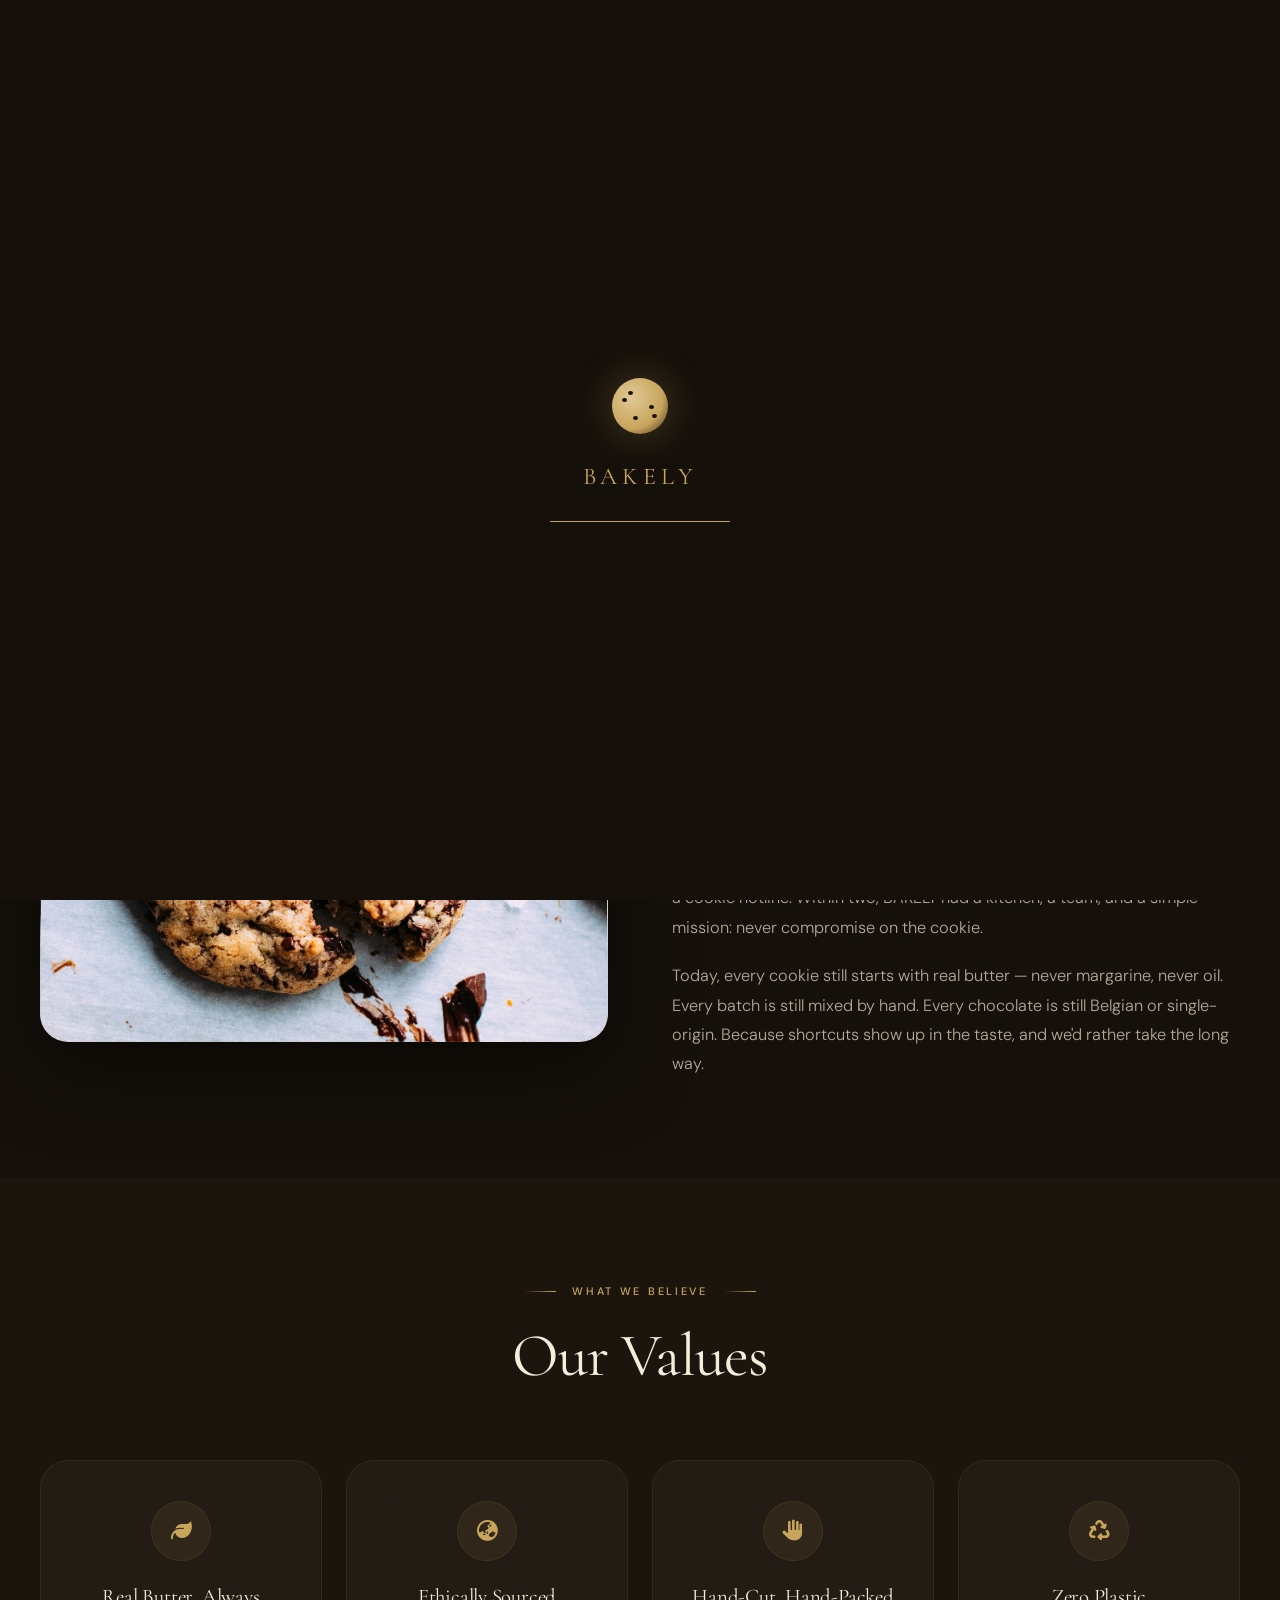
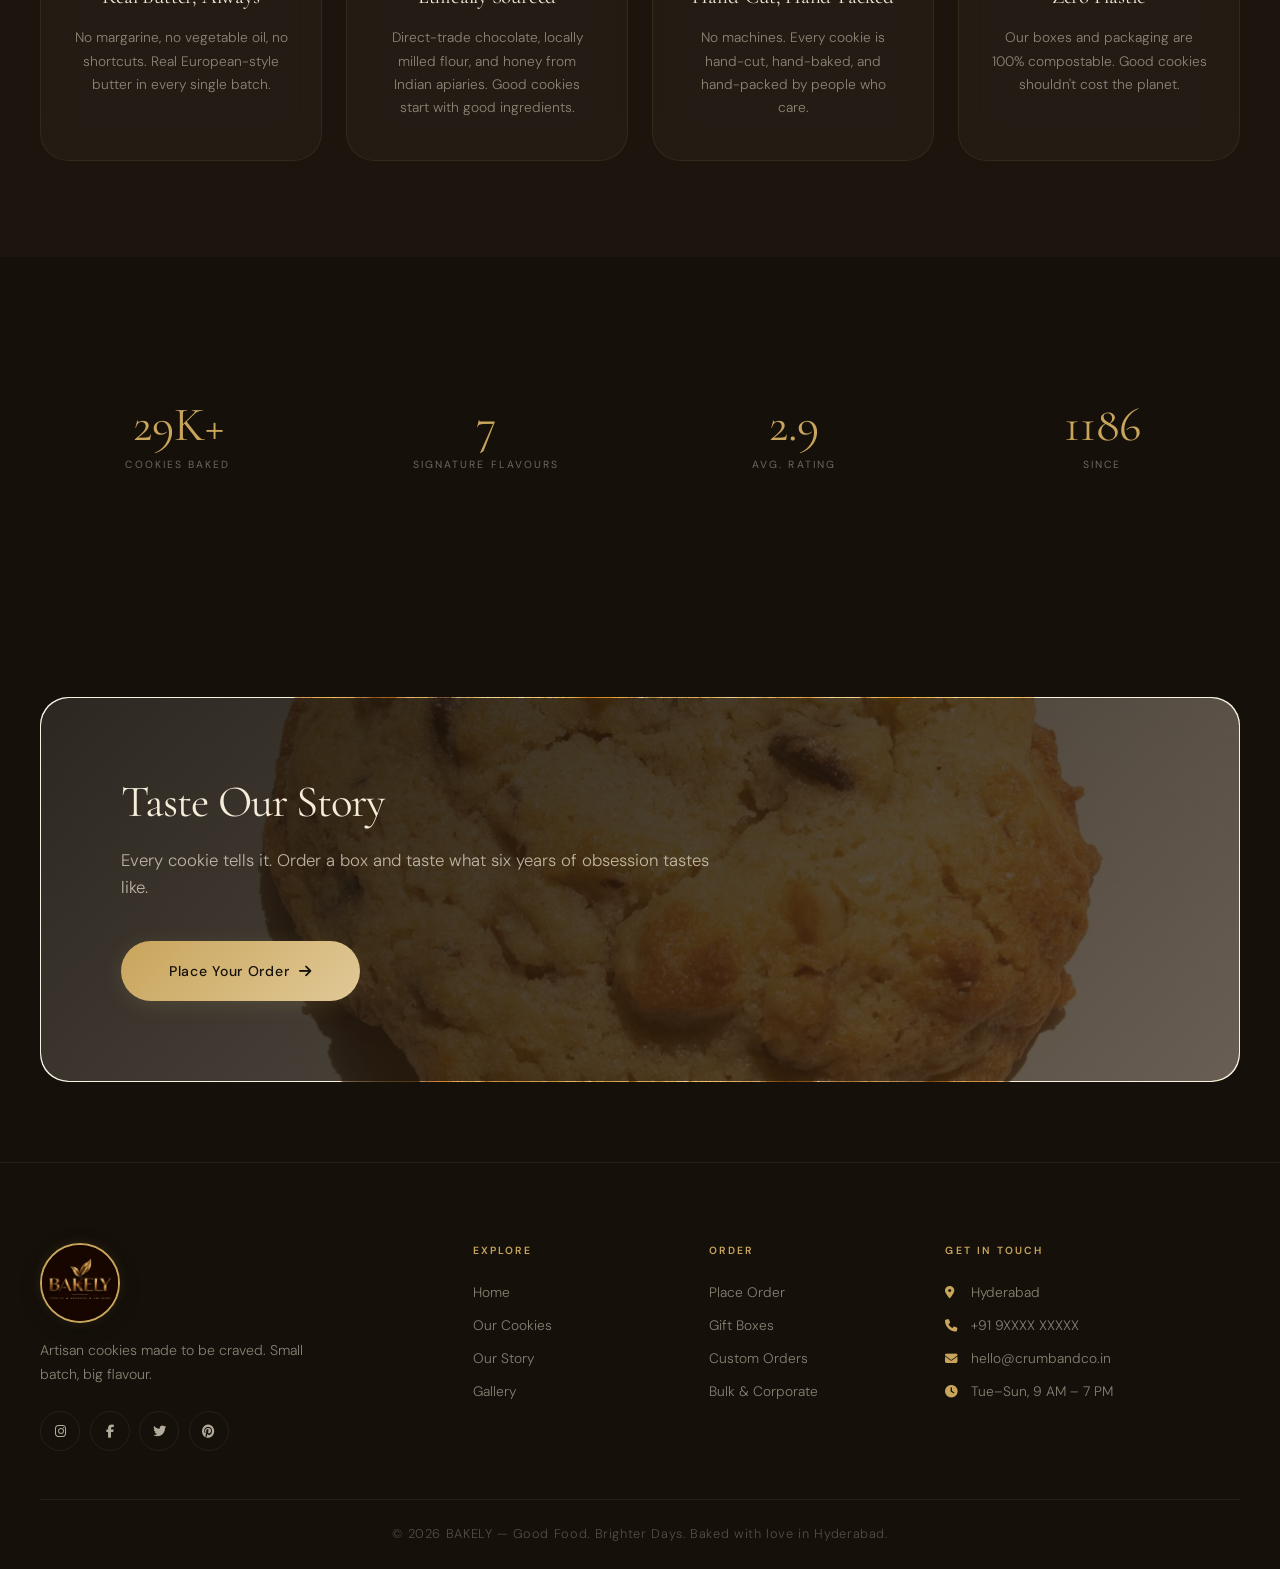
==== commit 656f5e7b: "Logo: use actual reference image, square/no circle crop" ====
--- a/about.html
+++ b/about.html
@@ -23,11 +23,7 @@
 <nav class="navbar scrolled" id="navbar">
   <div class="nav-container">
     <a href="index.html" class="nav-brand">
-      <div class="bakely-wordmark">
-        <span class="wm-name">BAKELY</span>
-        <span class="wm-line"></span>
-        <span class="wm-sub">Cookies • Brownies • And More</span>
-      </div>
+      <img src="images/bakely-logo.png" alt="BAKELY — Cookies, Brownies and More" class="bakely-logo-img">
     </a>
     <button class="nav-toggle" id="navToggle" aria-label="Menu"><span></span><span></span><span></span></button>
     <ul class="nav-menu" id="navMenu">
@@ -114,11 +110,7 @@
   <div class="container">
     <div class="footer-grid">
       <div class="footer-col footer-brand-col">
-        <div class="bakely-wordmark">
-          <span class="wm-name">BAKELY</span>
-          <span class="wm-line"></span>
-          <span class="wm-sub">Cookies • Brownies • And More</span>
-        </div>
+        <img src="images/bakely-logo.png" alt="BAKELY — Cookies, Brownies and More" class="bakely-logo-img">
         <p>Artisan cookies made to be craved. Small batch, big flavour.</p>
         <div class="footer-social">
           <a href="#" aria-label="Instagram"><i class="fab fa-instagram"></i></a>
--- a/styles.css
+++ b/styles.css
@@ -184,6 +184,11 @@
 .preloader-bar-fill { height:100%; width:0%; background:var(--gold); animation:barFill 2s ease-in-out forwards; }
 @keyframes barFill { 0%{width:0%} 100%{width:100%} }
 
+/* --- BAKELY Logo (image, no circle) --- */
+.bakely-logo-img { height:60px; width:auto; display:block; transition:var(--transition); }
+.nav-brand:hover .bakely-logo-img { transform:scale(1.05); filter:brightness(1.1); }
+.footer-brand-col .bakely-logo-img { height:90px; margin-bottom:0.8rem; }
+
 /* --- BAKELY Wordmark Logo (no circle, big) --- */
 .bakely-wordmark {
   display:flex; flex-direction:column; align-items:center;
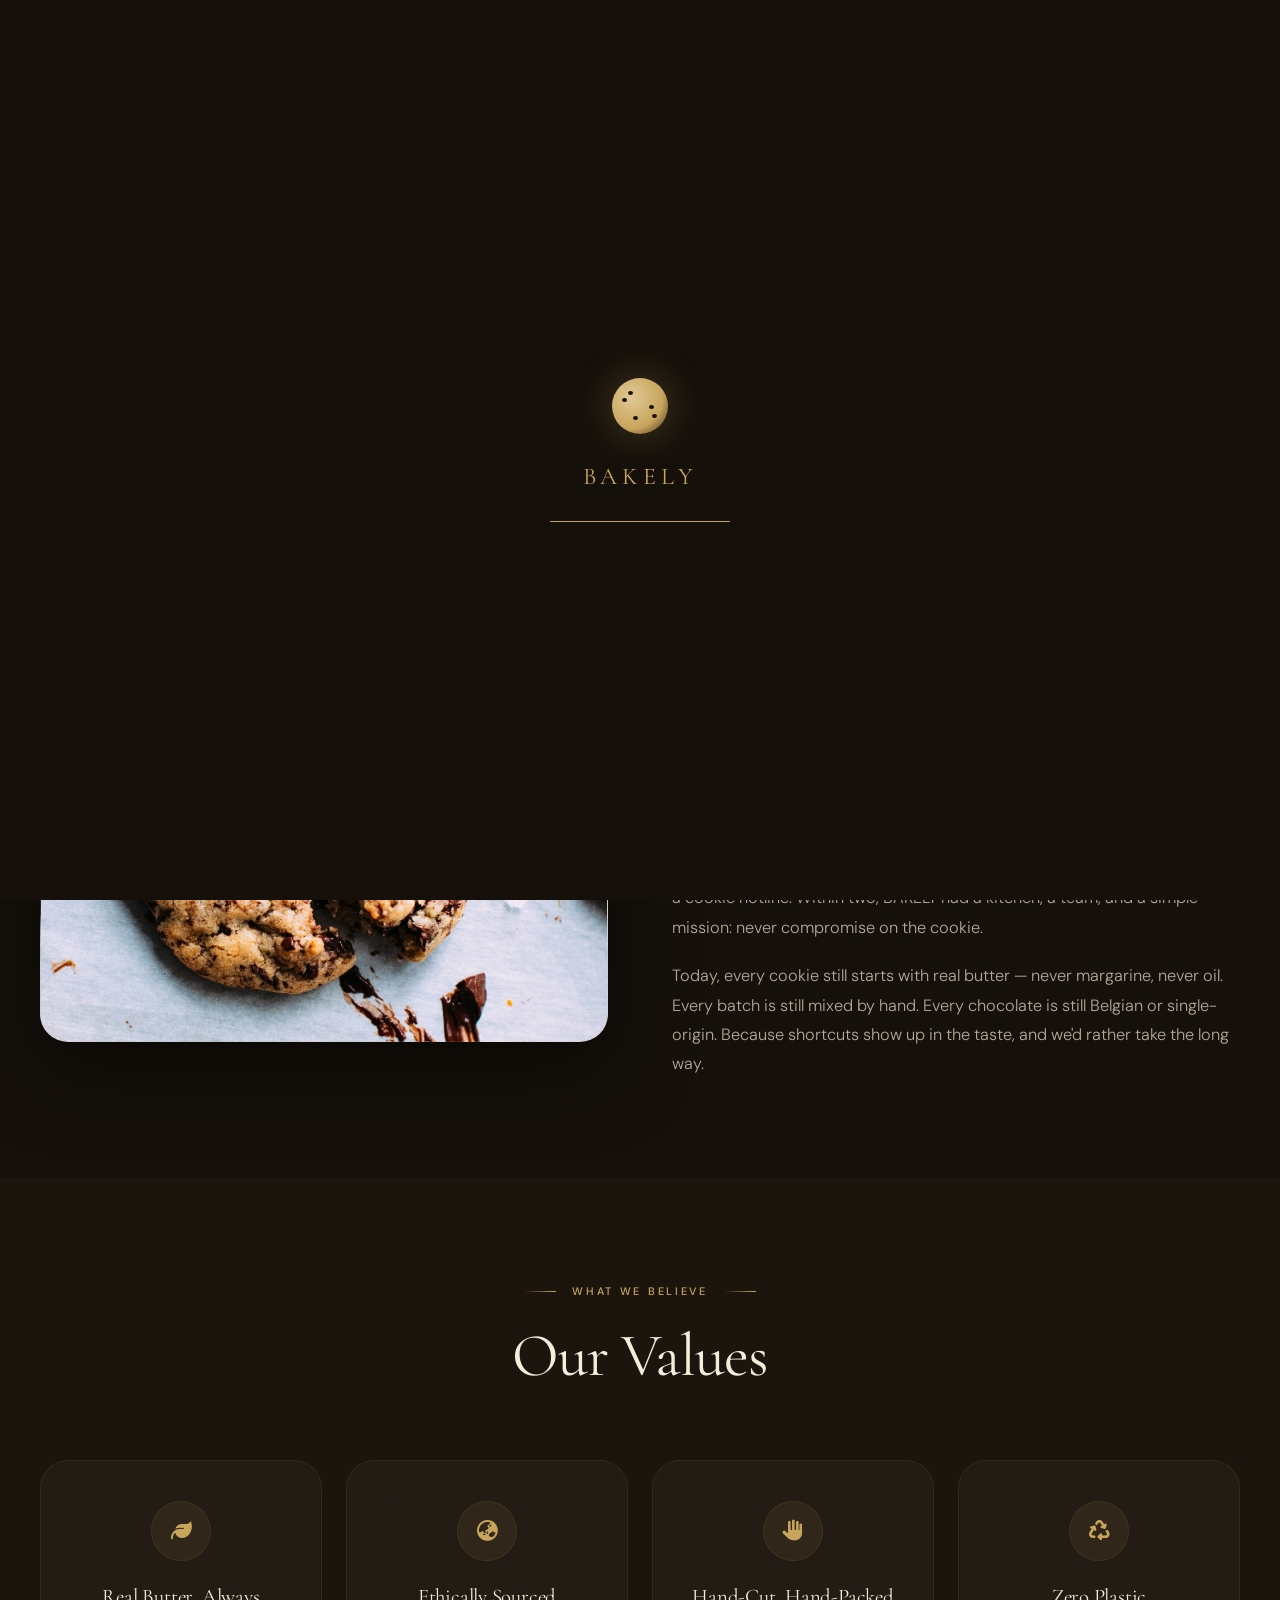
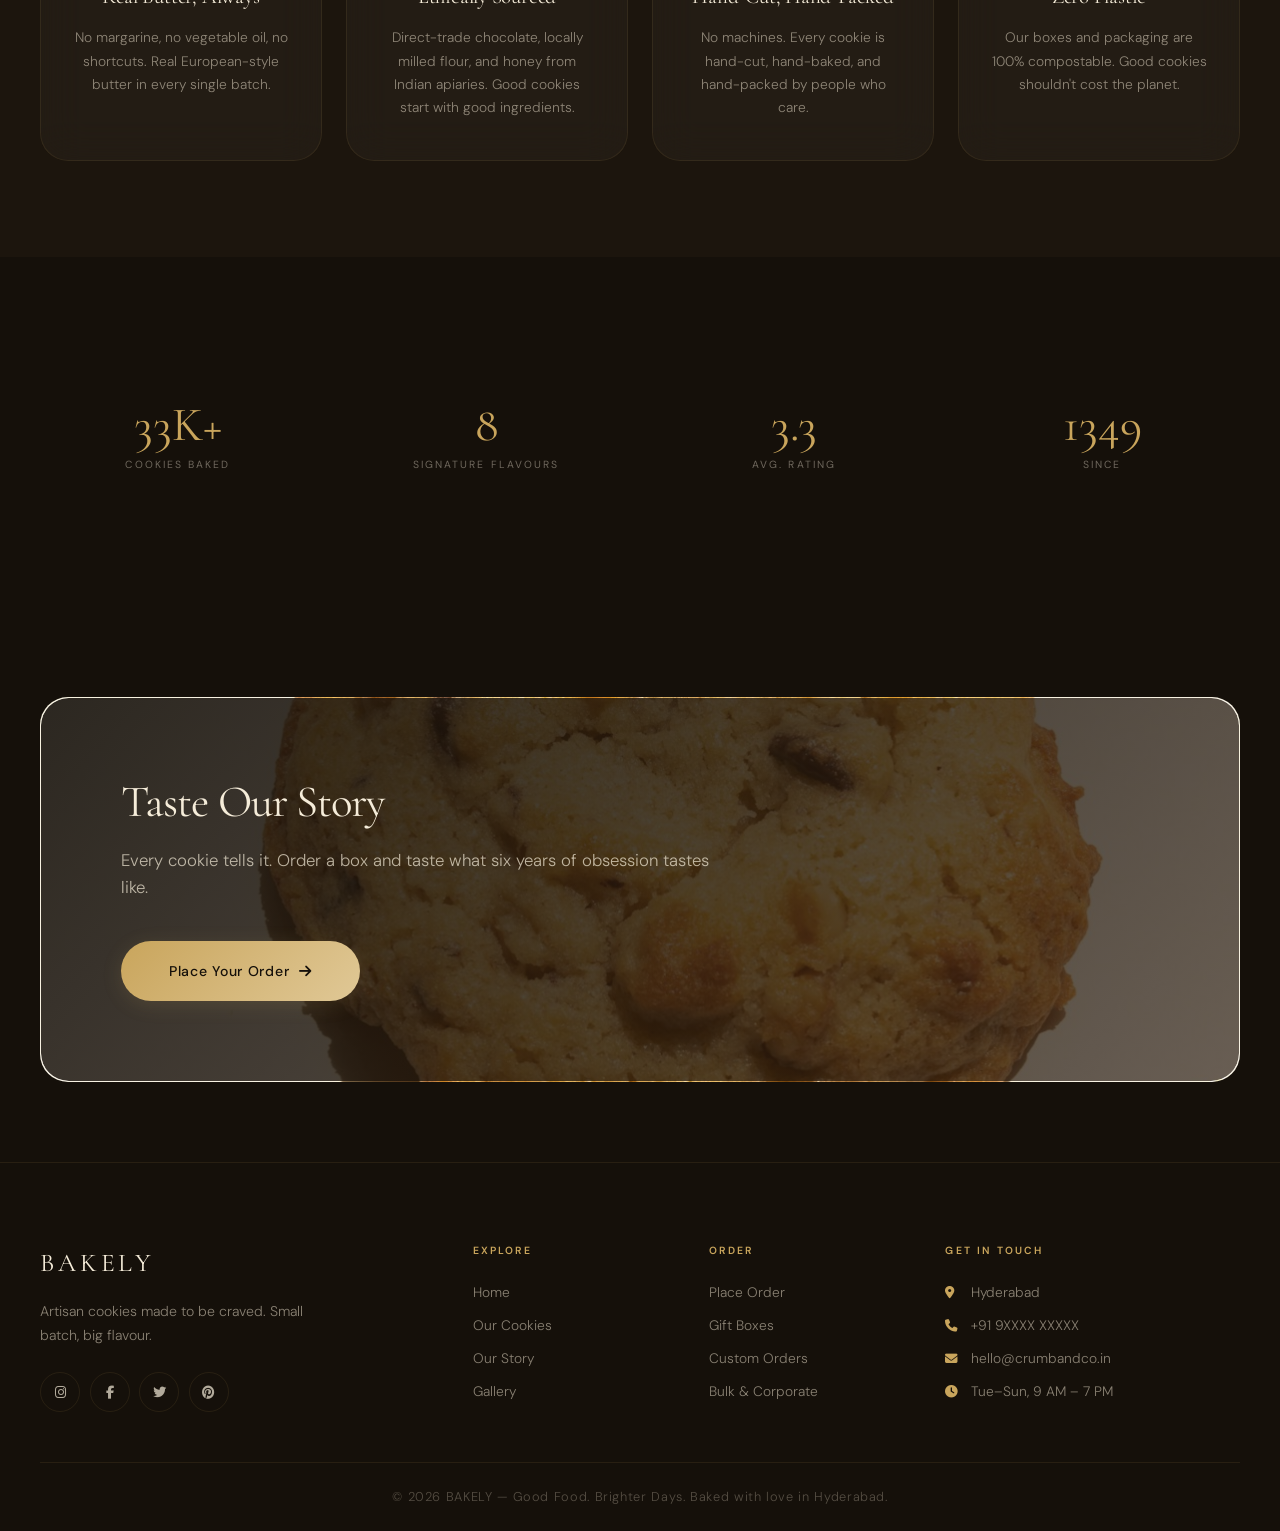
==== commit 54499a6a: "Remove logo image, revert to text-only BAKELY nav/footer brand" ====
--- a/about.html
+++ b/about.html
@@ -22,9 +22,7 @@
 
 <nav class="navbar scrolled" id="navbar">
   <div class="nav-container">
-    <a href="index.html" class="nav-brand">
-      <img src="images/bakely-logo.png" alt="BAKELY — Cookies, Brownies and More" class="bakely-logo-img">
-    </a>
+    <a href="index.html" class="nav-brand">BAKELY</a>
     <button class="nav-toggle" id="navToggle" aria-label="Menu"><span></span><span></span><span></span></button>
     <ul class="nav-menu" id="navMenu">
       <li><a href="index.html" class="nav-link">Home</a></li>
@@ -110,7 +108,7 @@
   <div class="container">
     <div class="footer-grid">
       <div class="footer-col footer-brand-col">
-        <img src="images/bakely-logo.png" alt="BAKELY — Cookies, Brownies and More" class="bakely-logo-img">
+        <h3 class="footer-brand">BAKELY</h3>
         <p>Artisan cookies made to be craved. Small batch, big flavour.</p>
         <div class="footer-social">
           <a href="#" aria-label="Instagram"><i class="fab fa-instagram"></i></a>
--- a/styles.css
+++ b/styles.css
@@ -185,9 +185,11 @@
 @keyframes barFill { 0%{width:0%} 100%{width:100%} }
 
 /* --- BAKELY Logo (image, no circle) --- */
-.bakely-logo-img { height:60px; width:auto; display:block; transition:var(--transition); }
+.bakely-logo-img { height:64px; width:auto; display:block; border-radius:0; border:none; transition:var(--transition); mix-blend-mode:lighten; }
 .nav-brand:hover .bakely-logo-img { transform:scale(1.05); filter:brightness(1.1); }
-.footer-brand-col .bakely-logo-img { height:90px; margin-bottom:0.8rem; }
+.footer-brand-col .bakely-logo-img { height:84px; margin-bottom:0.8rem; }
+.navbar { min-height:auto; }
+.navbar .nav-container { align-items:center; }
 
 /* --- BAKELY Wordmark Logo (no circle, big) --- */
 .bakely-wordmark {
@@ -218,21 +220,6 @@
 .footer-brand-col .bakely-wordmark { align-items:flex-start; margin-bottom:0.8rem; }
 .footer-brand-col .bakely-wordmark .wm-name { font-size:2.4rem; }
 .footer-brand-col .bakely-wordmark .wm-line { width:100%; margin-left:0; }
-
-/* --- BAKELY Logo (real image) --- */
-.bakely-logo-img {
-  height:58px; width:58px; object-fit:cover;
-  border-radius:50%;
-  border:2px solid var(--gold);
-  box-shadow:var(--shadow-sm),0 0 12px rgba(201,165,92,0.15);
-  transition:var(--transition);
-  display:block;
-}
-.nav-brand:hover .bakely-logo-img {
-  transform:scale(1.06);
-  box-shadow:var(--shadow-gold),0 0 20px rgba(201,165,92,0.25);
-}
-.footer-brand-col .bakely-logo-img { height:80px; width:80px; margin-bottom:1rem; }
 
 /* --- BAKELY Logo --- */
 .bakely-logo {
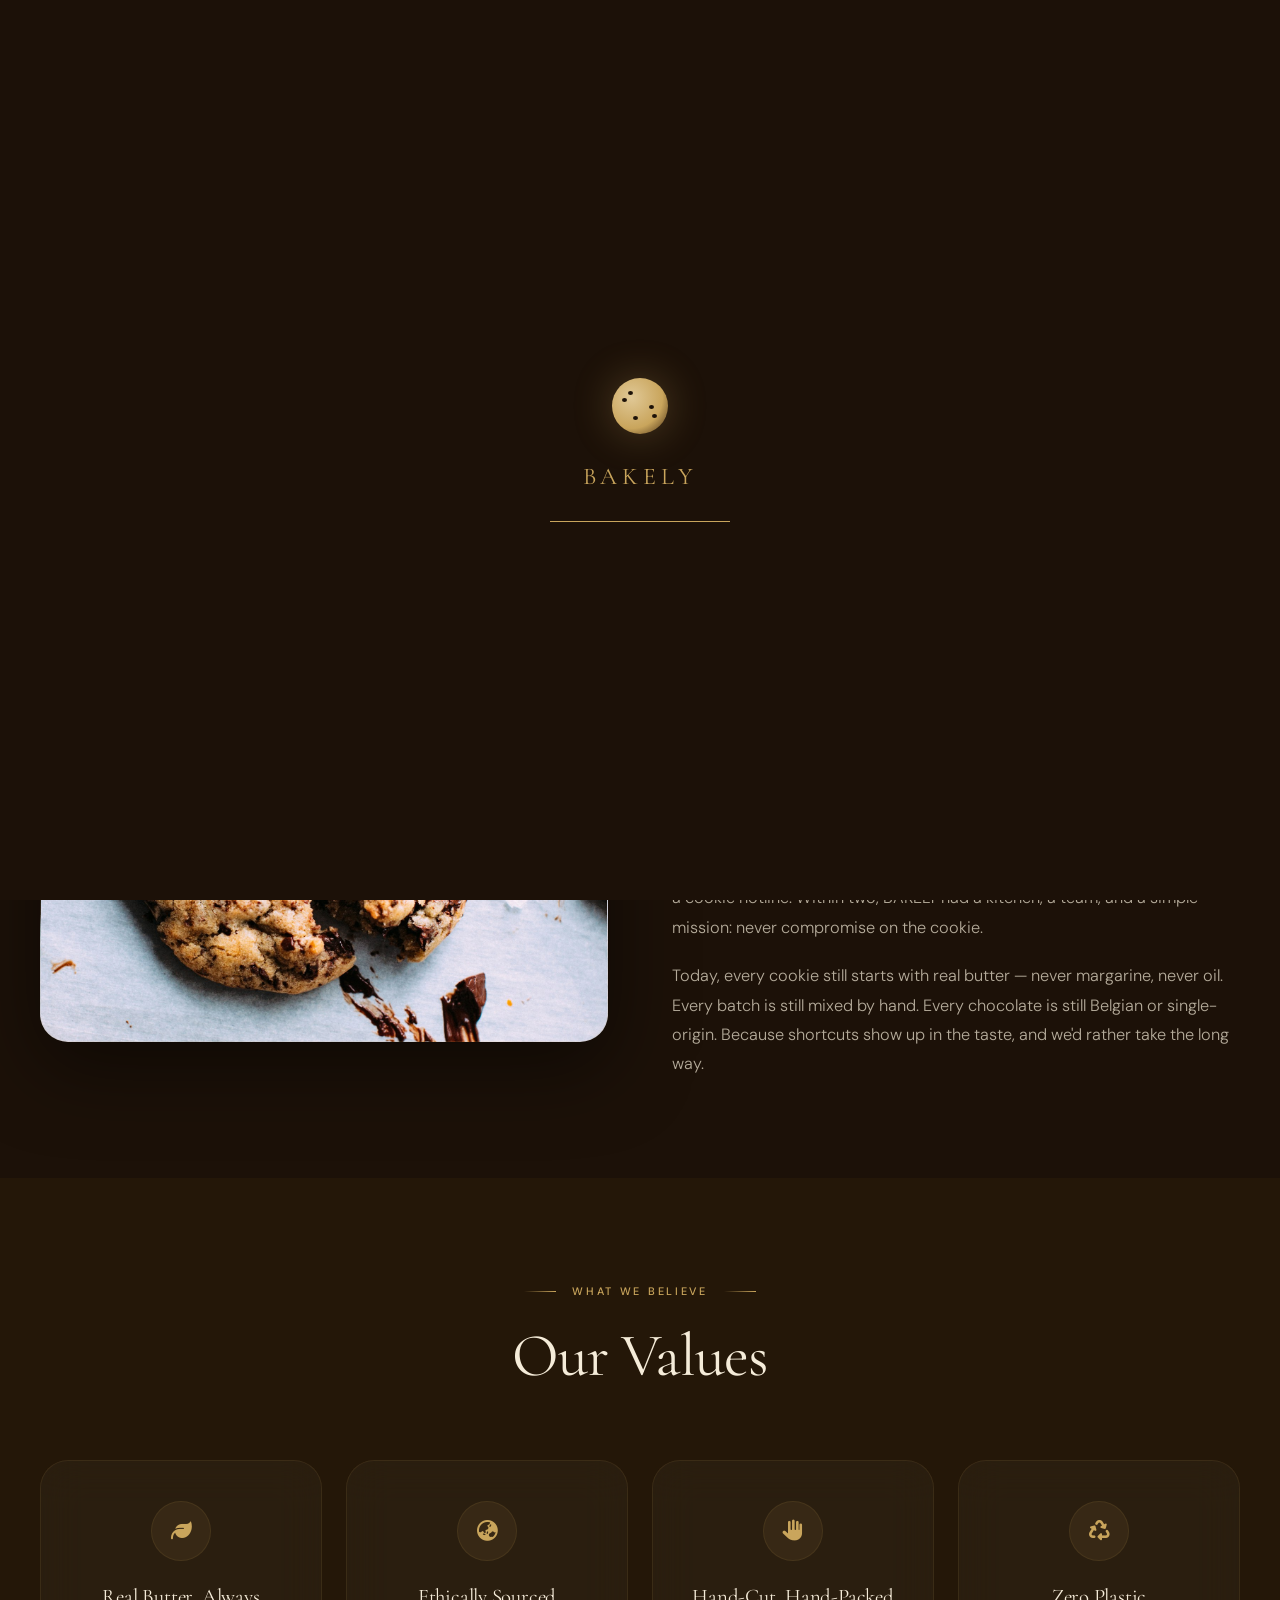
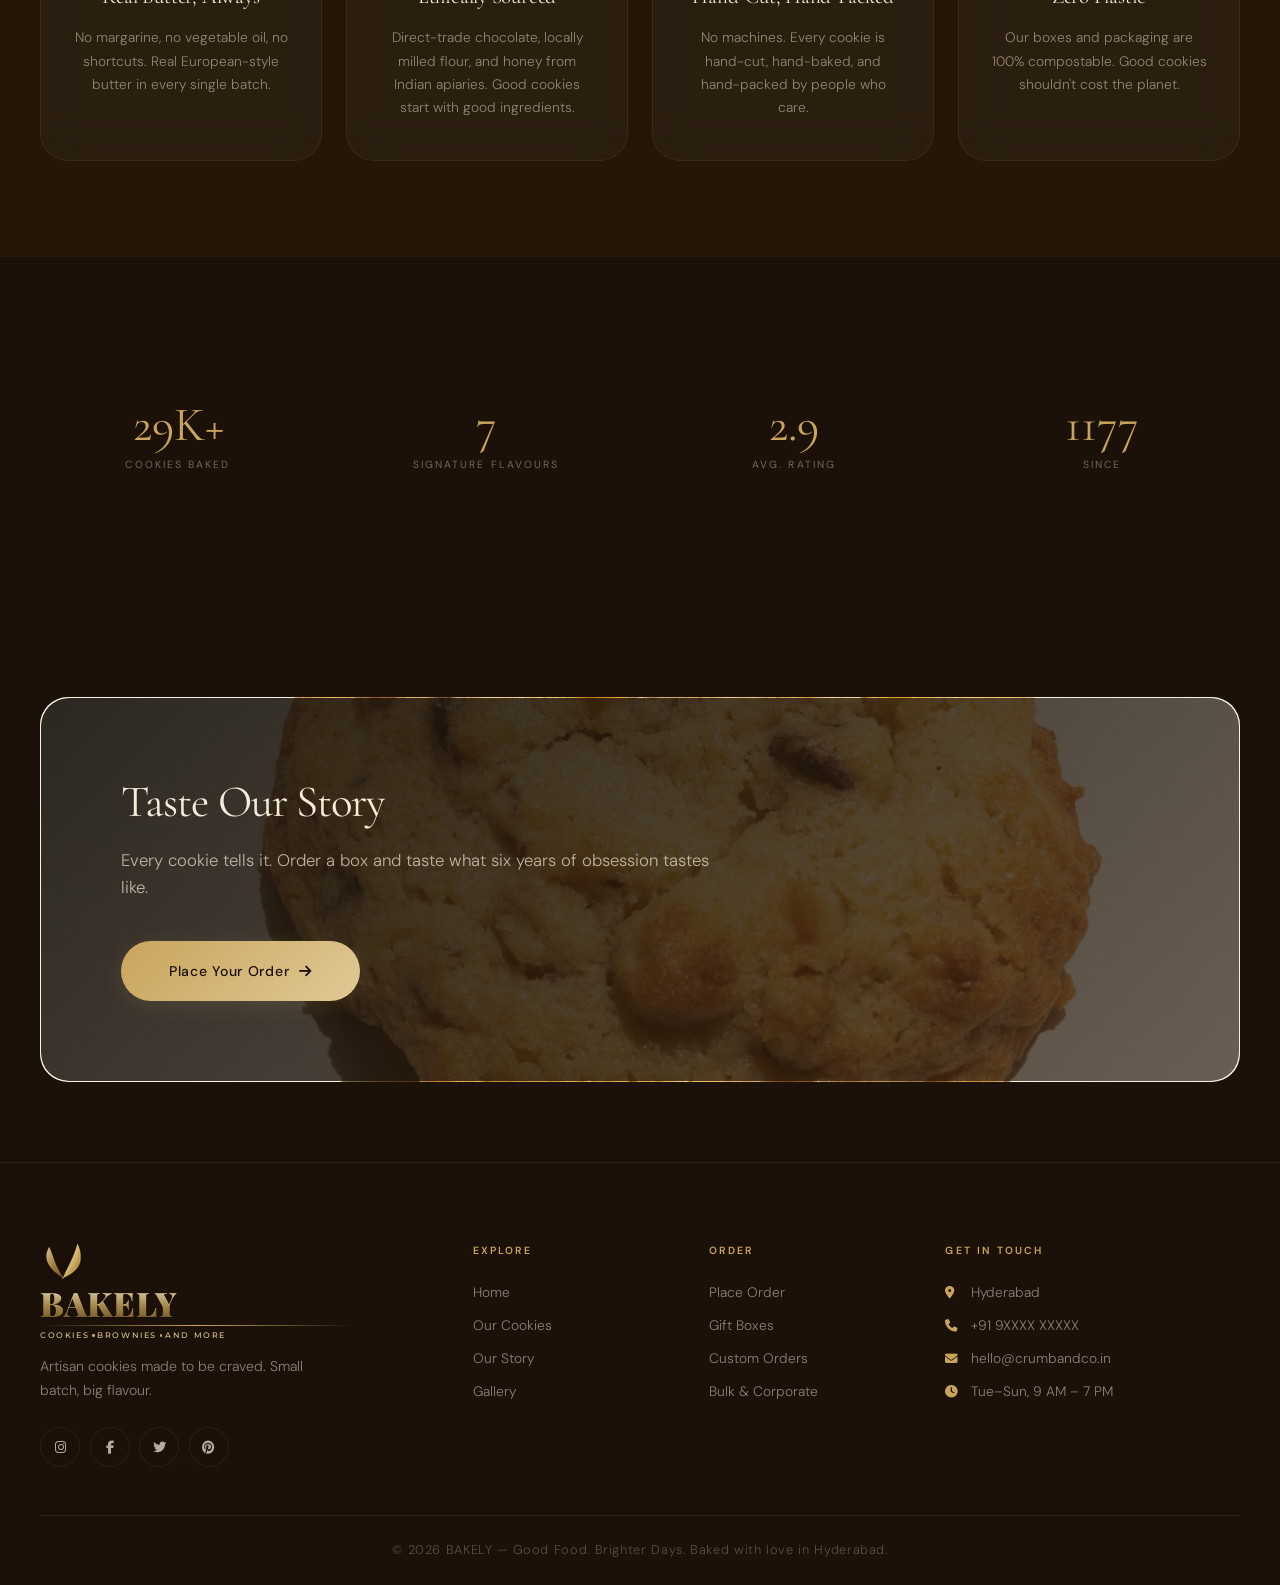
==== commit f27d630f: "Full BAKELY brand identity: two-leaf gold emblem, metallic wordmark, tagline, cocoa-brown palette ac" ====
--- a/about.html
+++ b/about.html
@@ -22,7 +22,14 @@
 
 <nav class="navbar scrolled" id="navbar">
   <div class="nav-container">
-    <a href="index.html" class="nav-brand">BAKELY</a>
+    <a href="index.html" class="nav-brand">
+      <div class="brand-mark">
+        <img src="images/bakely-emblem.svg" alt="" class="brand-emblem">
+        <span class="brand-wordmark">BAKELY</span>
+        <span class="brand-line"></span>
+        <span class="brand-tagline">COOKIES<span class="dot"></span>BROWNIES<span class="dot"></span>AND MORE</span>
+      </div>
+    </a>
     <button class="nav-toggle" id="navToggle" aria-label="Menu"><span></span><span></span><span></span></button>
     <ul class="nav-menu" id="navMenu">
       <li><a href="index.html" class="nav-link">Home</a></li>
@@ -108,7 +115,12 @@
   <div class="container">
     <div class="footer-grid">
       <div class="footer-col footer-brand-col">
-        <h3 class="footer-brand">BAKELY</h3>
+        <div class="brand-mark">
+          <img src="images/bakely-emblem.svg" alt="" class="brand-emblem">
+          <span class="brand-wordmark">BAKELY</span>
+          <span class="brand-line"></span>
+          <span class="brand-tagline">COOKIES<span class="dot"></span>BROWNIES<span class="dot"></span>AND MORE</span>
+        </div>
         <p>Artisan cookies made to be craved. Small batch, big flavour.</p>
         <div class="footer-social">
           <a href="#" aria-label="Instagram"><i class="fab fa-instagram"></i></a>
--- a/styles.css
+++ b/styles.css
@@ -7,22 +7,24 @@
 html { scroll-behavior:smooth; font-size:16px; }
 body {
   font-family:'DM Sans',system-ui,sans-serif;
-  background:#15100a;
+  background:#1c1108;
   color:#e8dcc8;
   line-height:1.6;
   -webkit-font-smoothing:antialiased;
   overflow-x:hidden;
 }
 :root {
-  --bg:#15100a;
-  --bg-warm:#1c150d;
+  --bg:#1c1108;
+  --bg-warm:#241708;
   --bg-card:rgba(255,255,255,0.03);
-  --bg-card-solid:#1c150d;
-  --espresso:#2a1c10;
-  --espresso-light:#3d2817;
+  --bg-card-solid:#241708;
+  --espresso:#2e1c0c;
+  --espresso-light:#40270f;
   --gold:#c9a55c;
   --gold-light:#e0c896;
   --gold-bright:#f0d99a;
+  --gold-champagne:#f6e7c1;
+  --gold-antique:#8a6e2f;
   --gold-soft:rgba(201,165,92,0.08);
   --gold-glow:rgba(201,165,92,0.15);
   --cream:#f5ecd9;
@@ -190,6 +192,37 @@
 .footer-brand-col .bakely-logo-img { height:84px; margin-bottom:0.8rem; }
 .navbar { min-height:auto; }
 .navbar .nav-container { align-items:center; }
+
+/* --- BAKELY Brand Mark (two-leaf emblem + wordmark) --- */
+.brand-mark {
+  display:flex; flex-direction:column; align-items:center;
+  line-height:1; transition:var(--transition);
+}
+.brand-emblem { width:34px; height:auto; margin-bottom:0.15rem; filter:drop-shadow(0 2px 6px rgba(0,0,0,0.35)); transition:var(--transition); }
+.nav-brand:hover .brand-emblem { transform:translateY(-2px) scale(1.05); }
+.brand-wordmark {
+  font-family:'Playfair Display',serif; font-weight:900;
+  font-size:1.5rem; letter-spacing:0.03em;
+  background:linear-gradient(180deg,var(--gold-champagne) 0%,var(--gold-bright) 30%,var(--gold) 60%,var(--gold-antique) 100%);
+  -webkit-background-clip:text; background-clip:text;
+  -webkit-text-fill-color:transparent;
+  text-shadow:0 1px 0 rgba(0,0,0,0.2);
+}
+.brand-line { width:60%; height:1px; margin:0.32rem 0; background:linear-gradient(90deg,transparent,var(--gold),transparent); }
+.brand-tagline {
+  font-family:'Montserrat',sans-serif; font-weight:500;
+  font-size:0.42rem; letter-spacing:0.2em; text-transform:uppercase;
+  color:var(--gold-light); white-space:nowrap;
+  display:flex; align-items:center; gap:0.35em;
+}
+.brand-tagline .dot { width:2.5px; height:2.5px; border-radius:50%; background:var(--gold); display:inline-block; }
+
+/* Footer — bigger vertical brand mark */
+.footer-brand-col .brand-mark { align-items:flex-start; margin-bottom:1rem; }
+.footer-brand-col .brand-emblem { width:46px; margin-bottom:0.3rem; }
+.footer-brand-col .brand-wordmark { font-size:2.1rem; }
+.footer-brand-col .brand-line { width:80%; margin-left:0; }
+.footer-brand-col .brand-tagline { font-size:0.5rem; }
 
 /* --- BAKELY Wordmark Logo (no circle, big) --- */
 .bakely-wordmark {
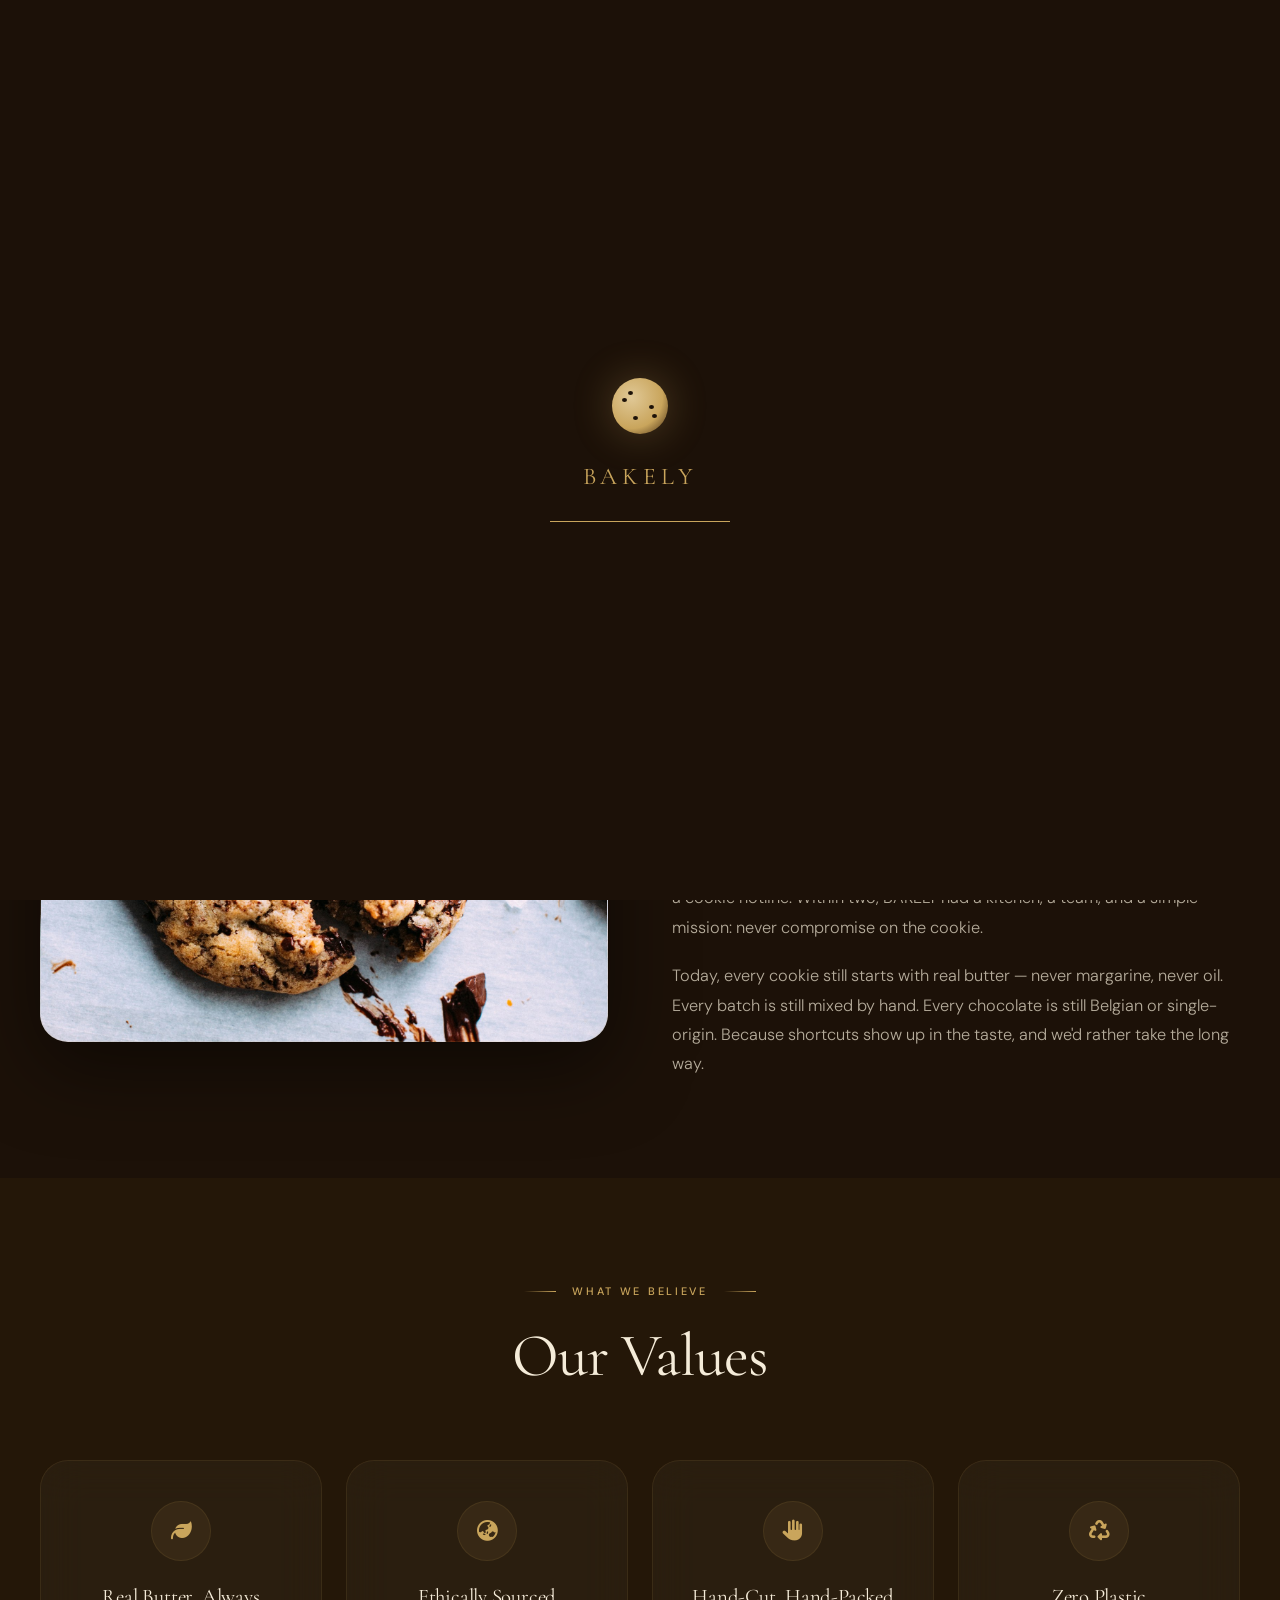
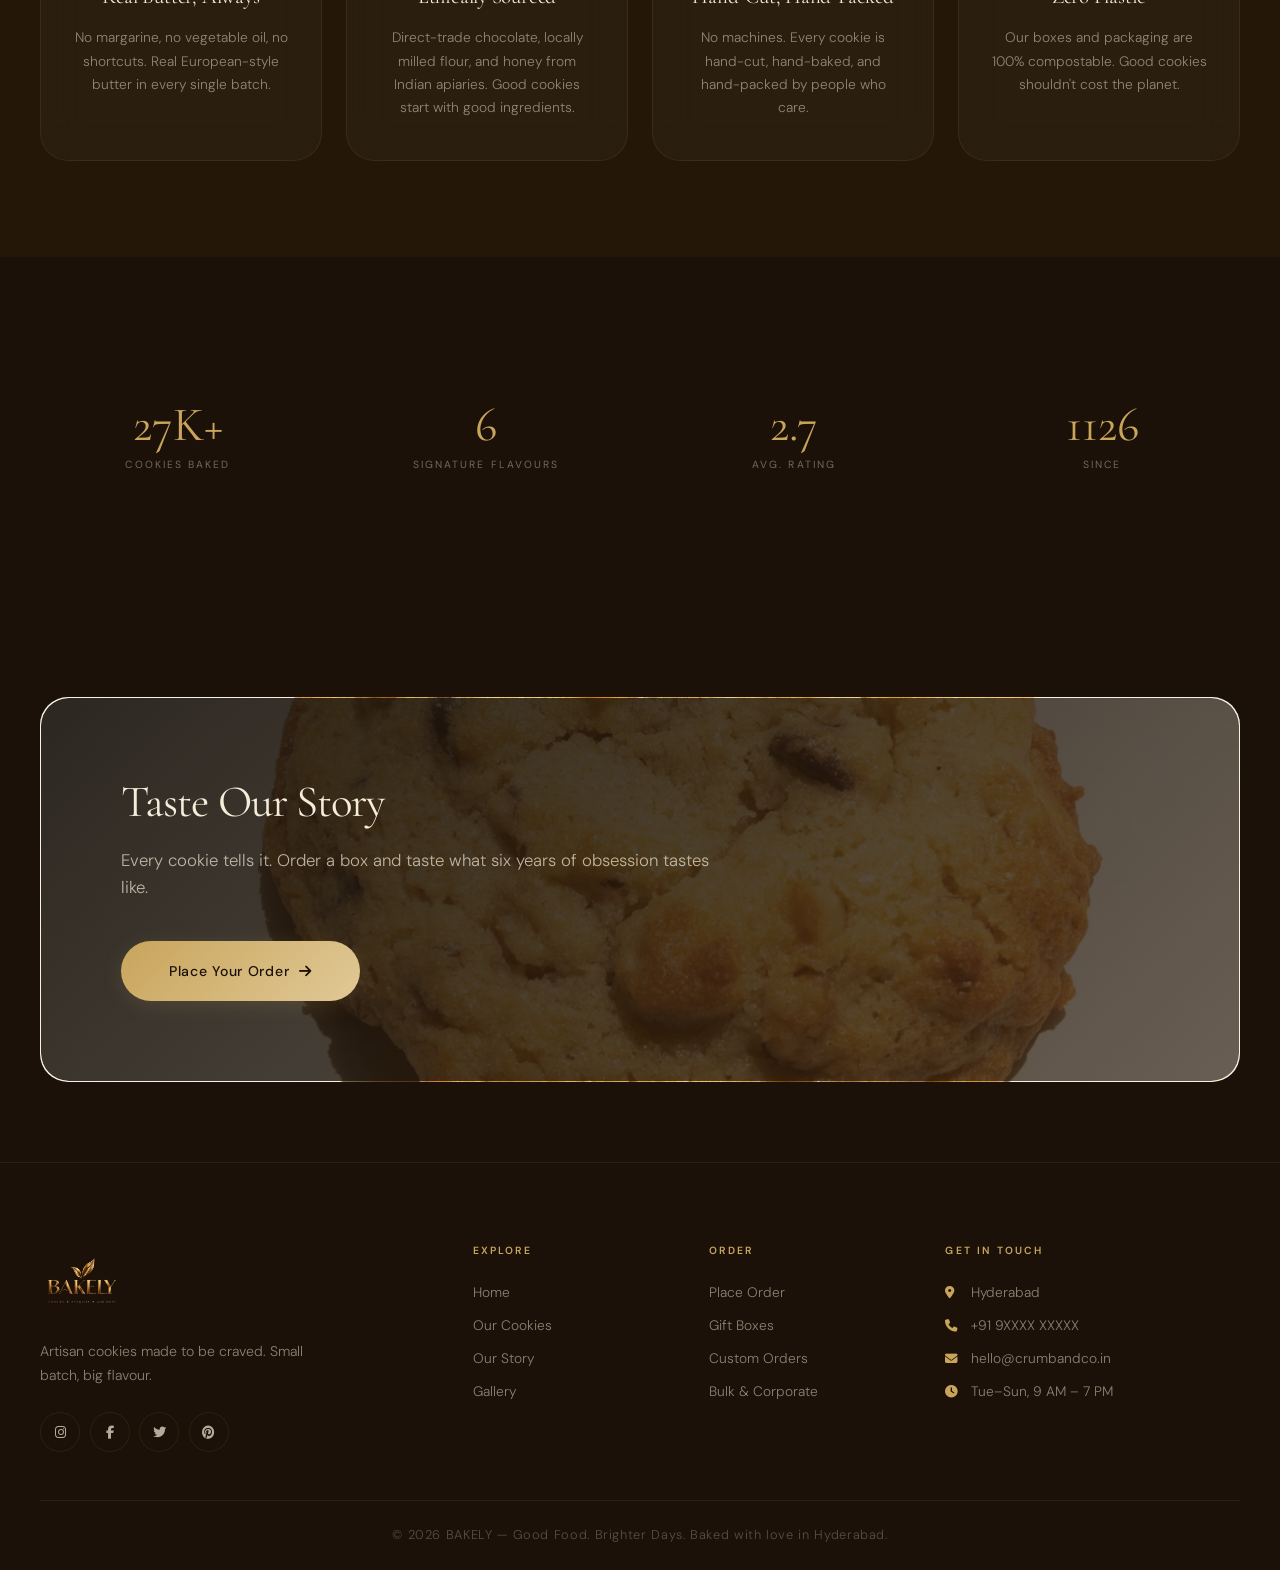
==== commit 91f16e38: "Logo: revert to exact reference image (no CSS-built emblem)" ====
--- a/about.html
+++ b/about.html
@@ -23,12 +23,7 @@
 <nav class="navbar scrolled" id="navbar">
   <div class="nav-container">
     <a href="index.html" class="nav-brand">
-      <div class="brand-mark">
-        <img src="images/bakely-emblem.svg" alt="" class="brand-emblem">
-        <span class="brand-wordmark">BAKELY</span>
-        <span class="brand-line"></span>
-        <span class="brand-tagline">COOKIES<span class="dot"></span>BROWNIES<span class="dot"></span>AND MORE</span>
-      </div>
+      <img src="images/bakely-logo.png" alt="BAKELY — Cookies, Brownies and More" class="bakely-logo-img">
     </a>
     <button class="nav-toggle" id="navToggle" aria-label="Menu"><span></span><span></span><span></span></button>
     <ul class="nav-menu" id="navMenu">
@@ -115,12 +110,7 @@
   <div class="container">
     <div class="footer-grid">
       <div class="footer-col footer-brand-col">
-        <div class="brand-mark">
-          <img src="images/bakely-emblem.svg" alt="" class="brand-emblem">
-          <span class="brand-wordmark">BAKELY</span>
-          <span class="brand-line"></span>
-          <span class="brand-tagline">COOKIES<span class="dot"></span>BROWNIES<span class="dot"></span>AND MORE</span>
-        </div>
+        <img src="images/bakely-logo.png" alt="BAKELY — Cookies, Brownies and More" class="bakely-logo-img">
         <p>Artisan cookies made to be craved. Small batch, big flavour.</p>
         <div class="footer-social">
           <a href="#" aria-label="Instagram"><i class="fab fa-instagram"></i></a>
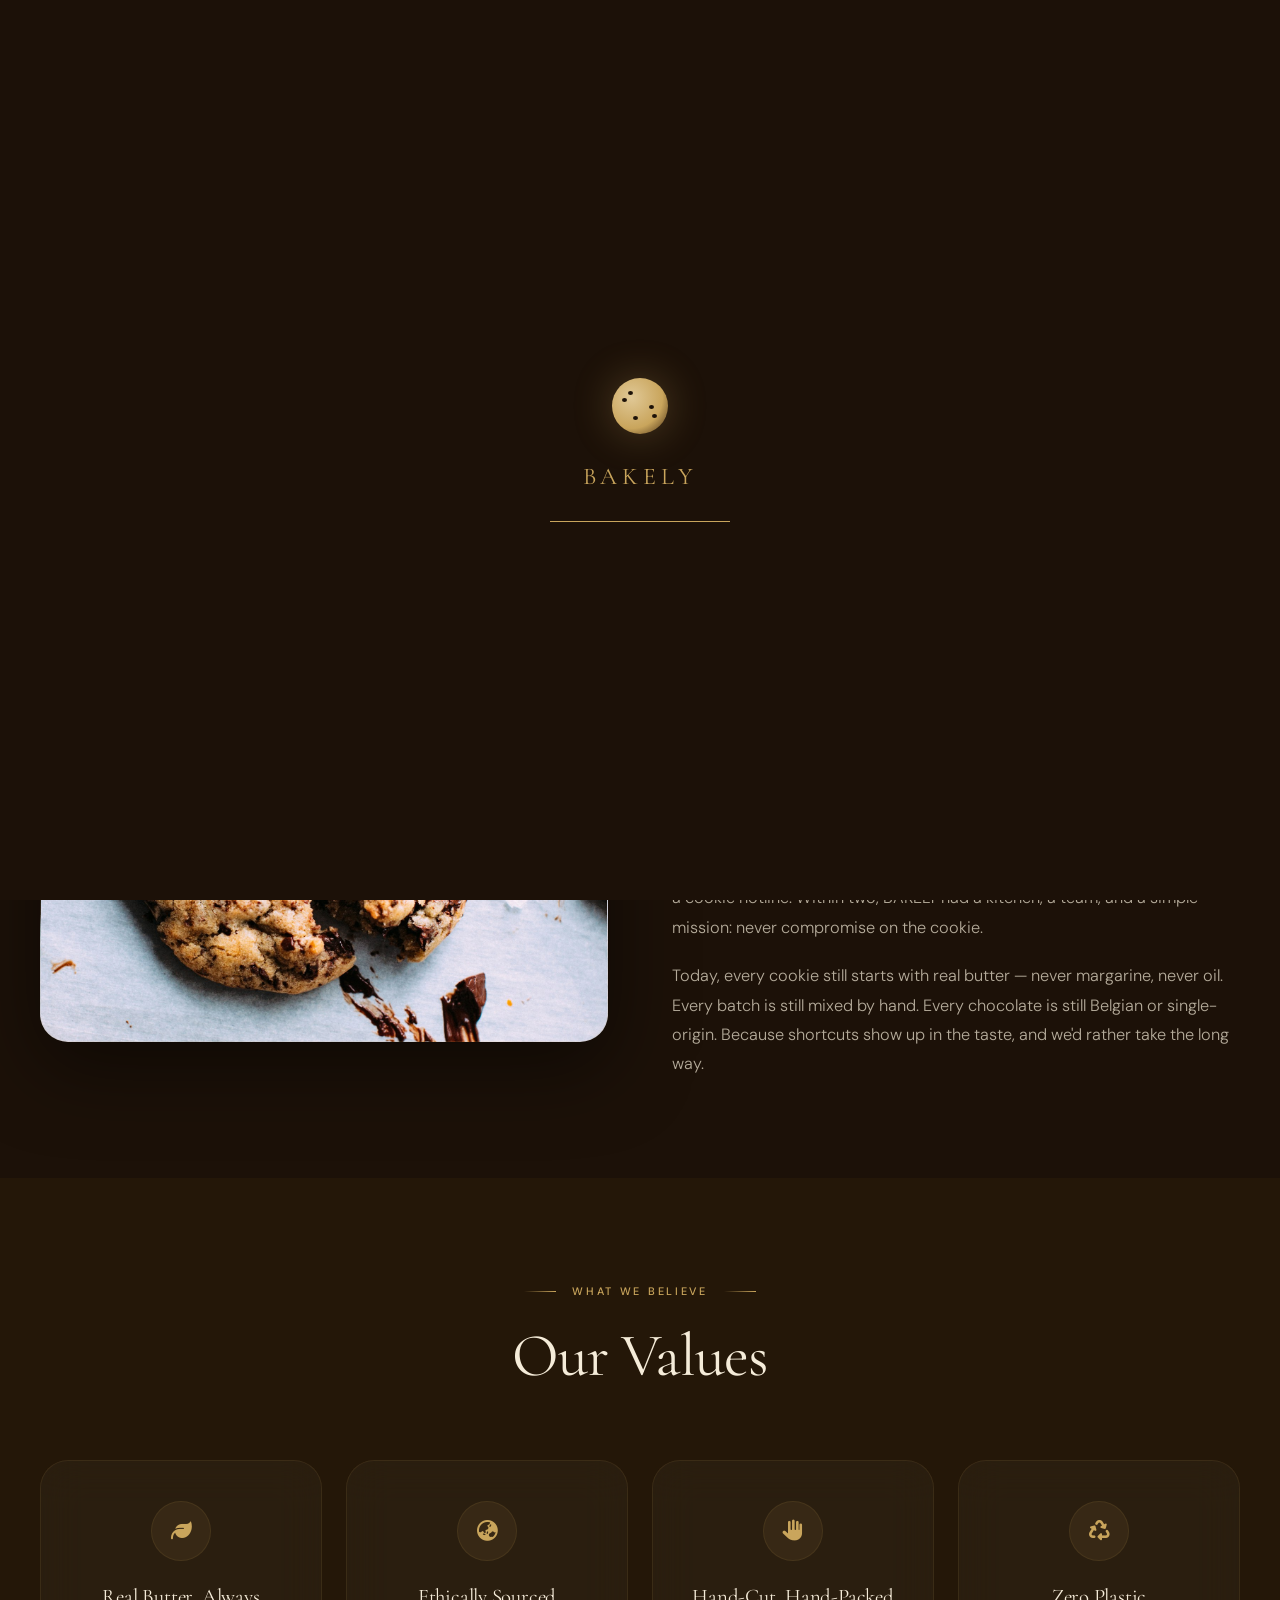
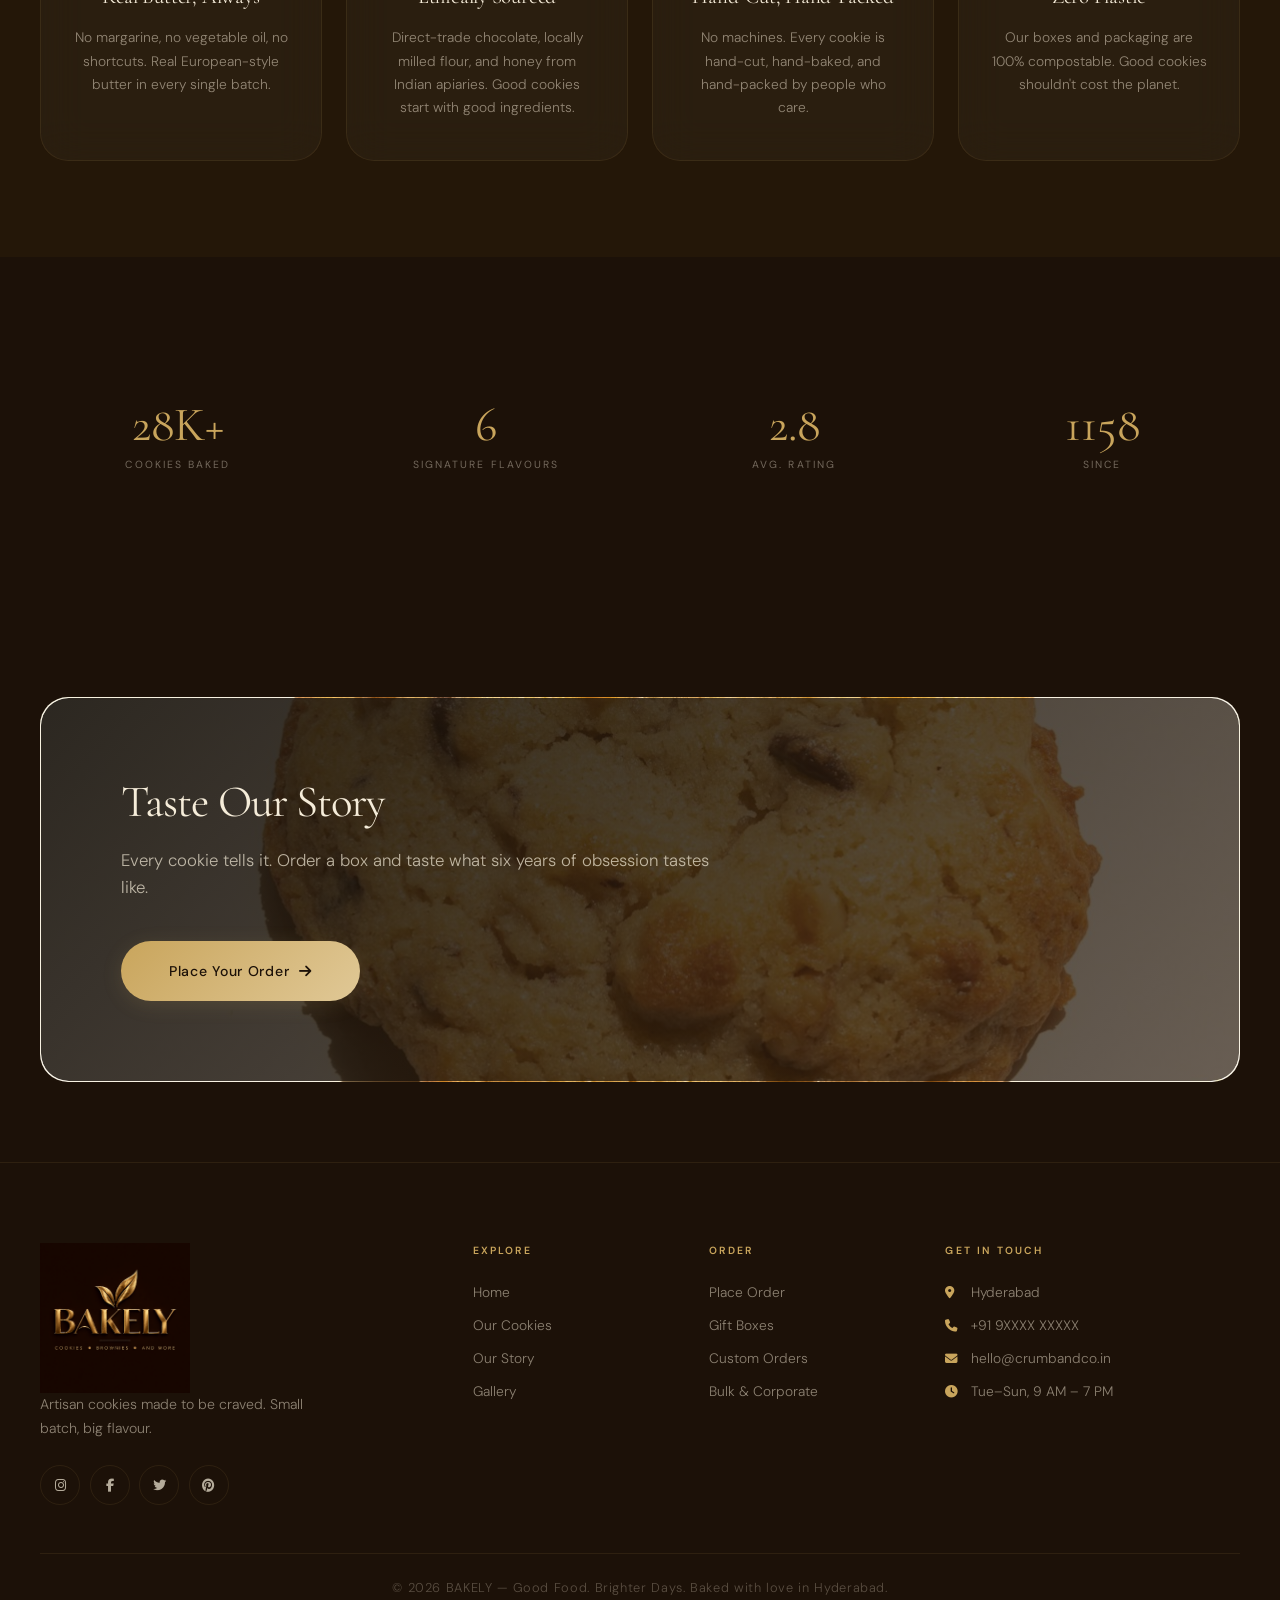
==== commit 7ff24f41: "Add admin-only live editor (secret ?admin=1 URL, password + GitHub token gated, click-to-edit text, " ====
--- a/about.html
+++ b/about.html
@@ -128,5 +128,6 @@
 </footer>
 
 <script src="main.js"></script>
+<script src="editor.js"></script>
 </body>
 </html>
--- a/styles.css
+++ b/styles.css
@@ -186,11 +186,11 @@
 .preloader-bar-fill { height:100%; width:0%; background:var(--gold); animation:barFill 2s ease-in-out forwards; }
 @keyframes barFill { 0%{width:0%} 100%{width:100%} }
 
-/* --- BAKELY Logo (image, no circle) --- */
-.bakely-logo-img { height:64px; width:auto; display:block; border-radius:0; border:none; transition:var(--transition); mix-blend-mode:lighten; }
+/* --- BAKELY Logo (image, color-matched background, no circle) --- */
+.bakely-logo-img { height:300px; width:auto; display:block; border-radius:0; border:none; transition:var(--transition); }
 .nav-brand:hover .bakely-logo-img { transform:scale(1.05); filter:brightness(1.1); }
-.footer-brand-col .bakely-logo-img { height:84px; margin-bottom:0.8rem; }
-.navbar { min-height:auto; }
+.footer-brand-col .bakely-logo-img { height:150px; }
+.navbar { min-height:300px; }
 .navbar .nav-container { align-items:center; }
 
 /* --- BAKELY Brand Mark (two-leaf emblem + wordmark) --- */
@@ -313,8 +313,9 @@
 .navbar {
   position:fixed; top:0; left:0; right:0;
   z-index:1000; padding:1.5rem 0;
-  transition:var(--transition); background:transparent;
-}
+  transition:var(--transition), transform .4s ease; background:transparent;
+}
+.navbar.nav-hidden { transform:translateY(-100%); }
 .navbar.scrolled {
   background:rgba(21,16,10,0.85);
   backdrop-filter:blur(24px); -webkit-backdrop-filter:blur(24px);
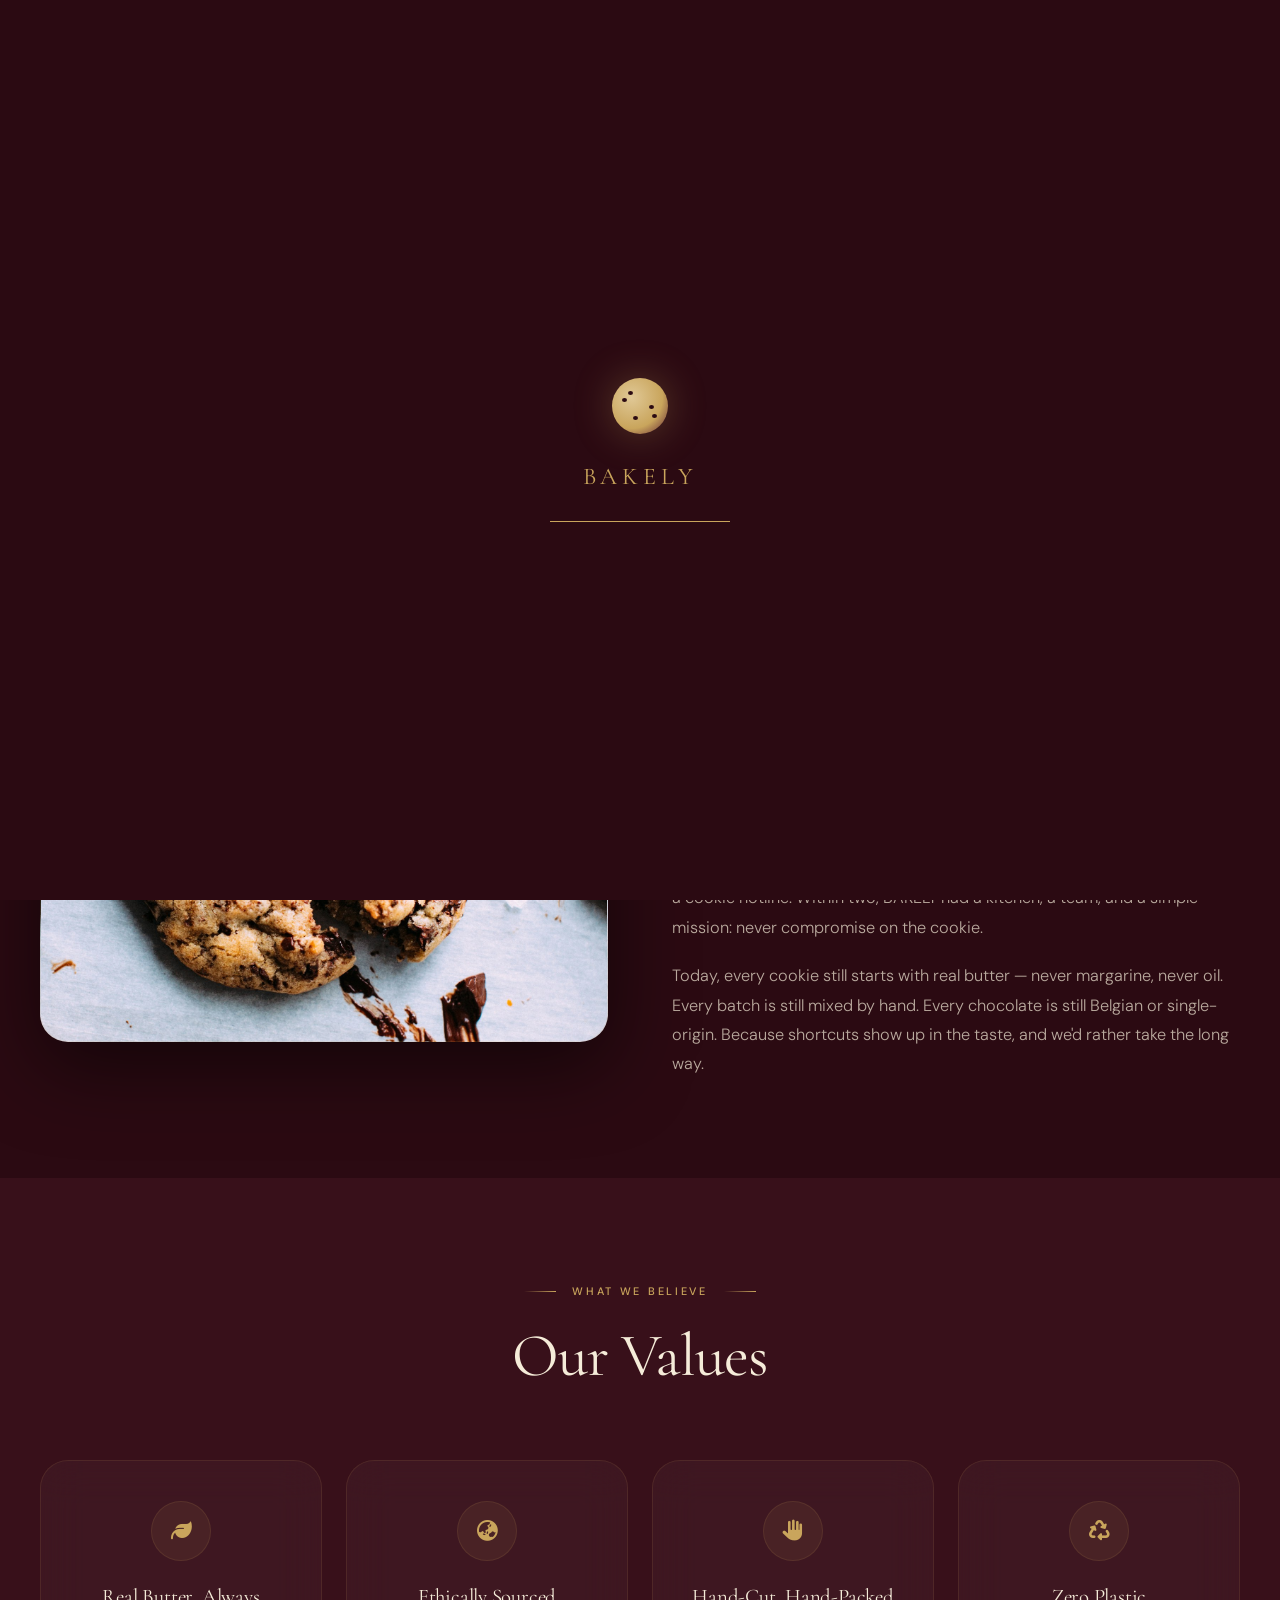
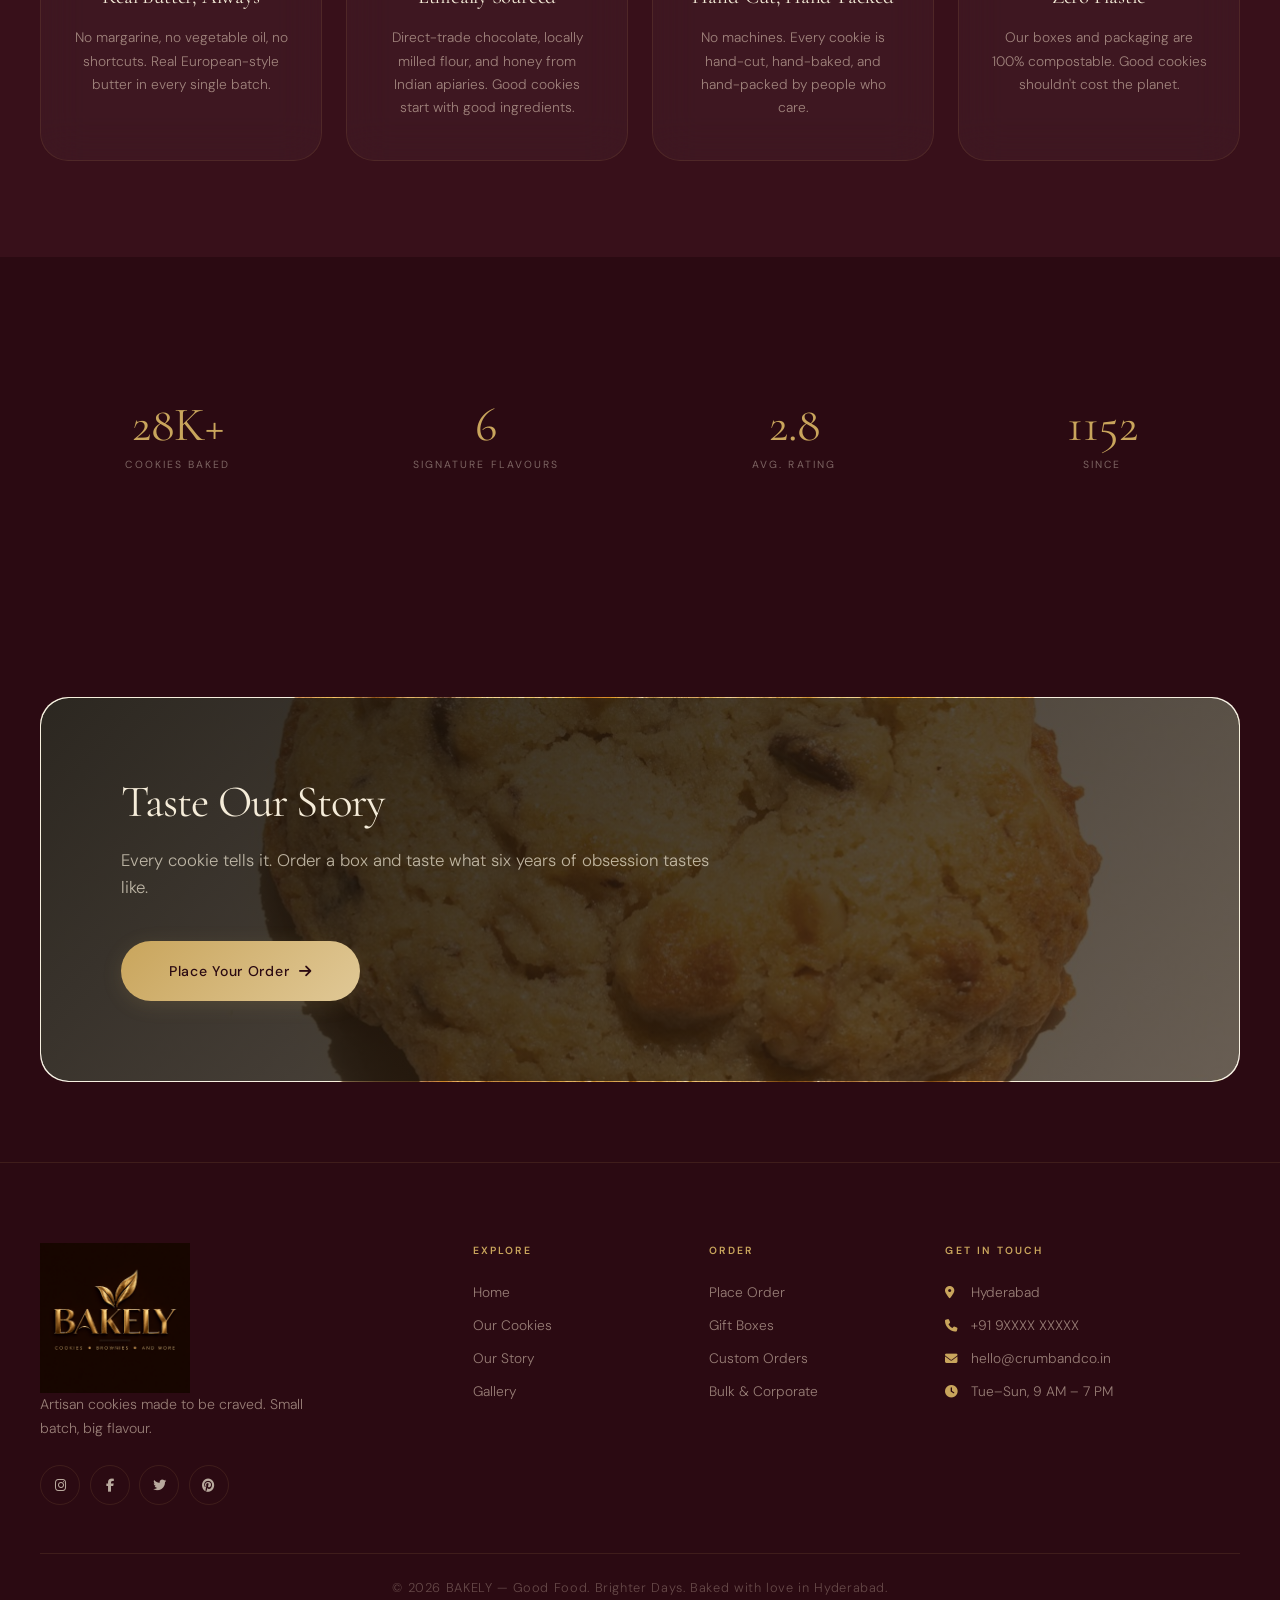
==== commit 8366b394: "Add full shopping cart system: qty steppers on product cards, Add to Cart, cart drawer with line ite" ====
--- a/about.html
+++ b/about.html
@@ -128,6 +128,7 @@
 </footer>
 
 <script src="main.js"></script>
+<script src="cart.js"></script>
 <script src="editor.js"></script>
 </body>
 </html>
--- a/styles.css
+++ b/styles.css
@@ -7,19 +7,19 @@
 html { scroll-behavior:smooth; font-size:16px; }
 body {
   font-family:'DM Sans',system-ui,sans-serif;
-  background:#1c1108;
-  color:#e8dcc8;
+  background:#2b0a12;
+  color:#f0dcc8;
   line-height:1.6;
   -webkit-font-smoothing:antialiased;
   overflow-x:hidden;
 }
 :root {
-  --bg:#1c1108;
-  --bg-warm:#241708;
+  --bg:#2b0a12;
+  --bg-warm:#38101a;
   --bg-card:rgba(255,255,255,0.03);
-  --bg-card-solid:#241708;
-  --espresso:#2e1c0c;
-  --espresso-light:#40270f;
+  --bg-card-solid:#38101a;
+  --espresso:#451625;
+  --espresso-light:#5c1f31;
   --gold:#c9a55c;
   --gold-light:#e0c896;
   --gold-bright:#f0d99a;
@@ -30,15 +30,15 @@
   --cream:#f5ecd9;
   --cream-soft:rgba(245,236,217,0.7);
   --cream-dim:rgba(245,236,217,0.4);
-  --ink:#e8dcc8;
-  --ink-soft:rgba(232,220,200,0.55);
-  --ink-light:rgba(232,220,200,0.3);
-  --border:rgba(201,165,92,0.1);
-  --border-bright:rgba(201,165,92,0.2);
-  --shadow-sm:0 4px 20px rgba(0,0,0,0.3);
-  --shadow-md:0 10px 40px rgba(0,0,0,0.4);
-  --shadow-lg:0 24px 80px rgba(0,0,0,0.5);
-  --shadow-gold:0 8px 40px rgba(201,165,92,0.1);
+  --ink:#f0dcc8;
+  --ink-soft:rgba(240,220,200,0.55);
+  --ink-light:rgba(240,220,200,0.3);
+  --border:rgba(201,165,92,0.12);
+  --border-bright:rgba(201,165,92,0.22);
+  --shadow-sm:0 4px 20px rgba(0,0,0,0.35);
+  --shadow-md:0 10px 40px rgba(0,0,0,0.45);
+  --shadow-lg:0 24px 80px rgba(0,0,0,0.55);
+  --shadow-gold:0 8px 40px rgba(201,165,92,0.12);
   --serif:'Cormorant Garamond',serif;
   --sans:'DM Sans',sans-serif;
   --radius:16px;
@@ -191,7 +191,8 @@
 .nav-brand:hover .bakely-logo-img { transform:scale(1.05); filter:brightness(1.1); }
 .footer-brand-col .bakely-logo-img { height:150px; }
 .navbar { min-height:300px; }
-.navbar .nav-container { align-items:center; }
+.navbar .nav-container { align-items:center; position:relative; justify-content:flex-end; }
+.navbar .nav-brand { position:absolute; top:10px; left:20px; z-index:10; }
 
 /* --- BAKELY Brand Mark (two-leaf emblem + wordmark) --- */
 .brand-mark {
@@ -768,6 +769,11 @@
 
 /* --- Testimonial --- */
 .testimonial-section { background:var(--bg); padding:7rem 0; }
+.testimonial-grid { display:grid; grid-template-columns:repeat(auto-fit,minmax(300px,1fr)); gap:2rem; max-width:1200px; margin:0 auto; }
+.testimonial-grid .testimonial-wrapper { max-width:none; padding:2.5rem; text-align:left; }
+.testimonial-grid .testimonial-author { justify-content:flex-start; }
+.testimonial-grid .testimonial-quote { font-size:1.05rem; margin-bottom:1.8rem; }
+.testimonial-grid .testimonial-rating { text-align:left; }
 .testimonial-wrapper {
   max-width:800px; margin:0 auto; text-align:center;
   position:relative; padding:3.5rem;
@@ -1138,6 +1144,56 @@
 .reveal.in-view { opacity:1; transform:translateY(0); }
 .reveal-delay-1{transition-delay:.1s} .reveal-delay-2{transition-delay:.2s}
 .reveal-delay-3{transition-delay:.3s} .reveal-delay-4{transition-delay:.4s}
+
+/* --- Product Categories --- */
+.categories-section { background:var(--bg-warm); }
+.category-grid { display:grid; grid-template-columns:repeat(auto-fit,minmax(260px,1fr)); gap:1.5rem; }
+.category-card {
+  background:var(--bg-card); border:1px solid var(--border); border-radius:var(--radius-lg);
+  padding:2.5rem 2rem; text-align:center; transition:var(--transition);
+  backdrop-filter:blur(20px); -webkit-backdrop-filter:blur(20px);
+}
+.category-card:hover { border-color:var(--border-bright); box-shadow:var(--shadow-gold); transform:translateY(-6px); }
+.category-icon {
+  width:60px; height:60px; margin:0 auto 1.3rem; border-radius:50%;
+  background:linear-gradient(135deg,var(--gold),var(--gold-light));
+  display:flex; align-items:center; justify-content:center;
+  font-size:1.4rem; color:var(--bg);
+}
+.category-card h3 { font-family:var(--serif); font-size:1.35rem; font-weight:500; color:var(--cream); margin-bottom:0.7rem; }
+.category-card p { font-size:0.9rem; color:var(--ink-soft); line-height:1.7; }
+
+/* --- Delivery Options --- */
+.delivery-section { background:var(--bg); }
+.delivery-grid { display:grid; grid-template-columns:repeat(auto-fit,minmax(240px,1fr)); gap:1.5rem; }
+.delivery-card {
+  text-align:center; padding:2.5rem 1.8rem; border-radius:var(--radius-lg);
+  border:1px solid var(--border); background:var(--bg-card); transition:var(--transition);
+}
+.delivery-card:hover { border-color:var(--border-bright); box-shadow:var(--shadow-gold); transform:translateY(-4px); }
+.delivery-card i { font-size:1.8rem; color:var(--gold); margin-bottom:1rem; display:block; }
+.delivery-card h3 { font-family:var(--serif); font-size:1.2rem; color:var(--cream); margin-bottom:0.6rem; font-weight:500; }
+.delivery-card p { font-size:0.85rem; color:var(--ink-soft); line-height:1.6; }
+
+/* --- FAQ Accordion --- */
+.faq-section { background:var(--bg-warm); }
+.faq-list { max-width:800px; margin:0 auto; }
+.faq-item { border-bottom:1px solid var(--border); }
+.faq-question {
+  width:100%; background:none; border:none; text-align:left; cursor:pointer;
+  display:flex; justify-content:space-between; align-items:center;
+  padding:1.5rem 0.5rem; font-family:var(--sans); font-size:1rem; font-weight:500;
+  color:var(--cream); transition:var(--transition);
+}
+.faq-question:hover { color:var(--gold-light); }
+.faq-question i { color:var(--gold); font-size:0.85rem; transition:transform .3s ease; flex-shrink:0; margin-left:1rem; }
+.faq-item.open .faq-question i { transform:rotate(45deg); }
+.faq-answer {
+  max-height:0; overflow:hidden; transition:max-height .35s ease, padding .35s ease;
+  padding:0 0.5rem;
+}
+.faq-item.open .faq-answer { max-height:220px; padding:0 0.5rem 1.5rem; }
+.faq-answer p { color:var(--ink-soft); font-size:0.92rem; line-height:1.7; }
 
 /* --- Responsive --- */
 @media (max-width:900px) {
@@ -1170,6 +1226,8 @@
   }
   .nav-menu.open { right:0; }
   .nav-toggle { display:flex; }
+  .navbar .nav-brand { position:static; top:auto; left:auto; }
+  .navbar .nav-container { justify-content:space-between; }
   .hero-stats { gap:1.5rem; }
   .stat-divider { display:none; }
   .footer-grid { grid-template-columns:1fr; }
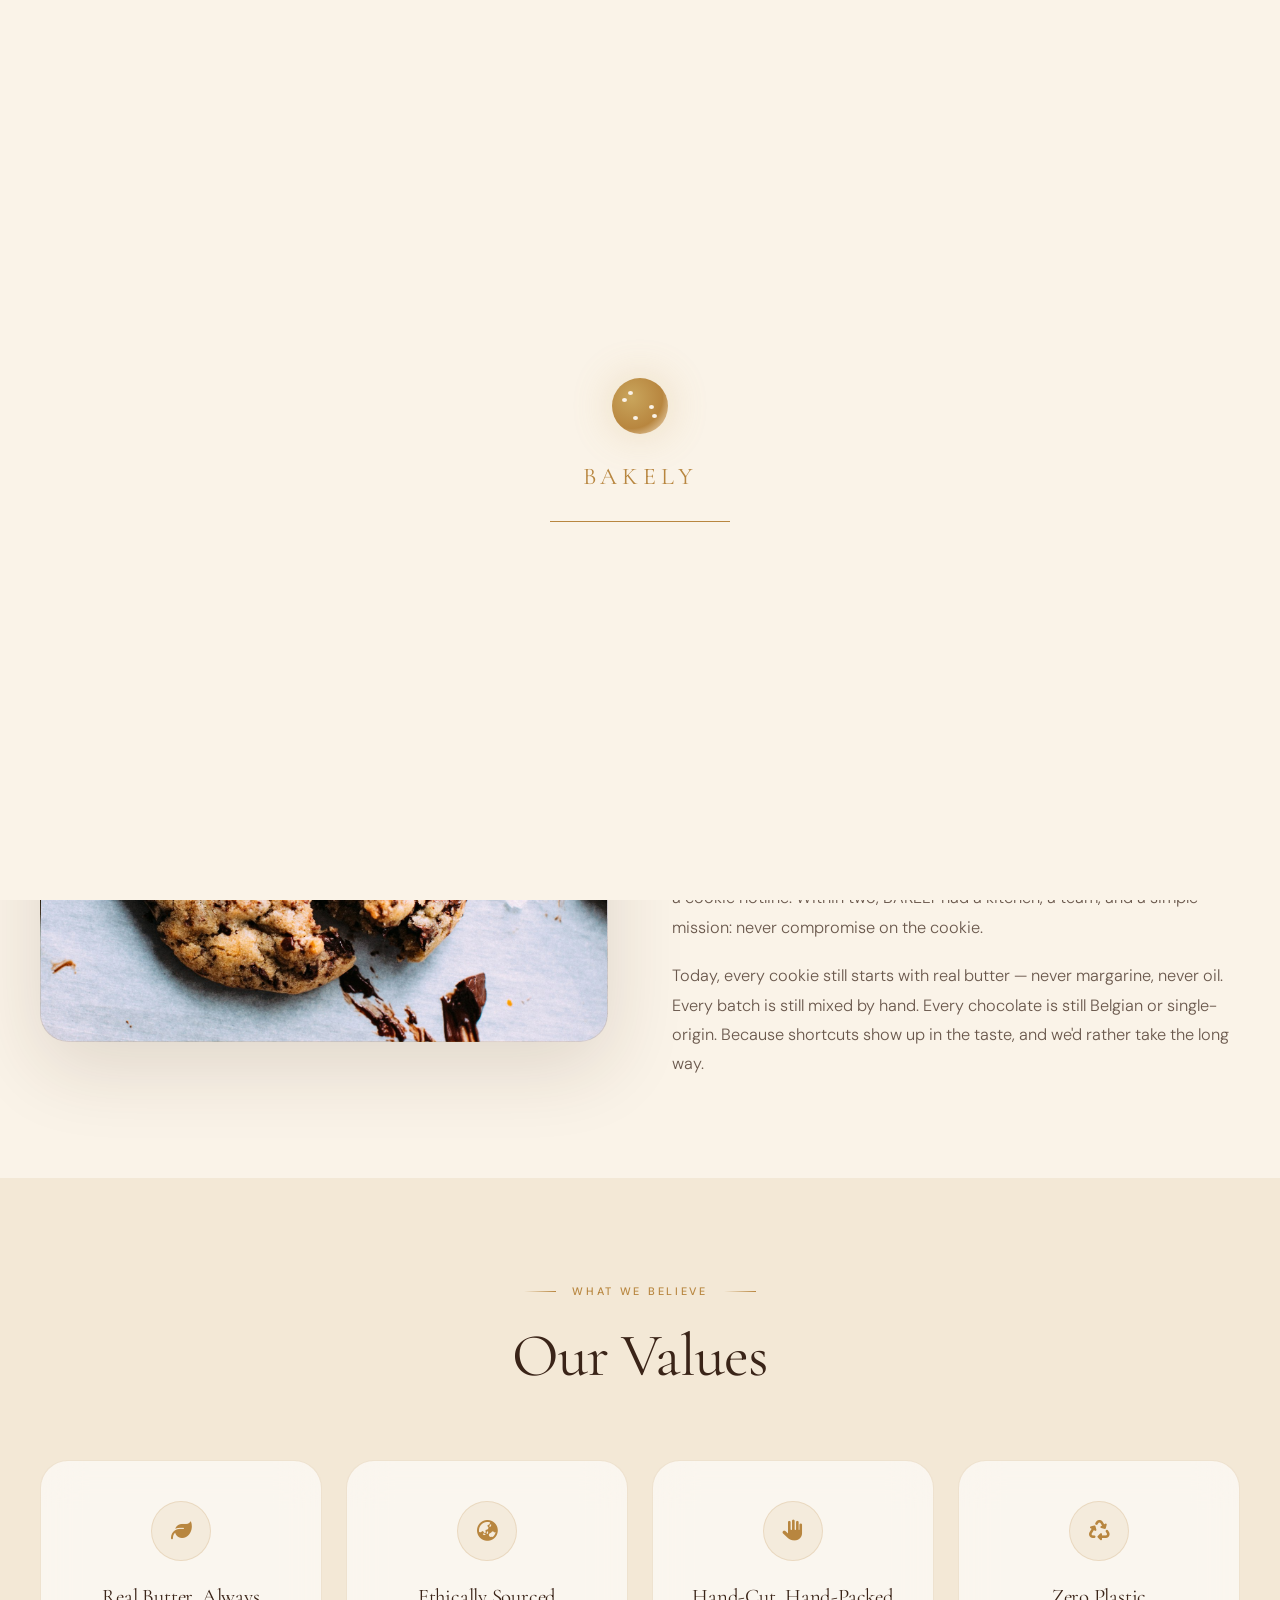
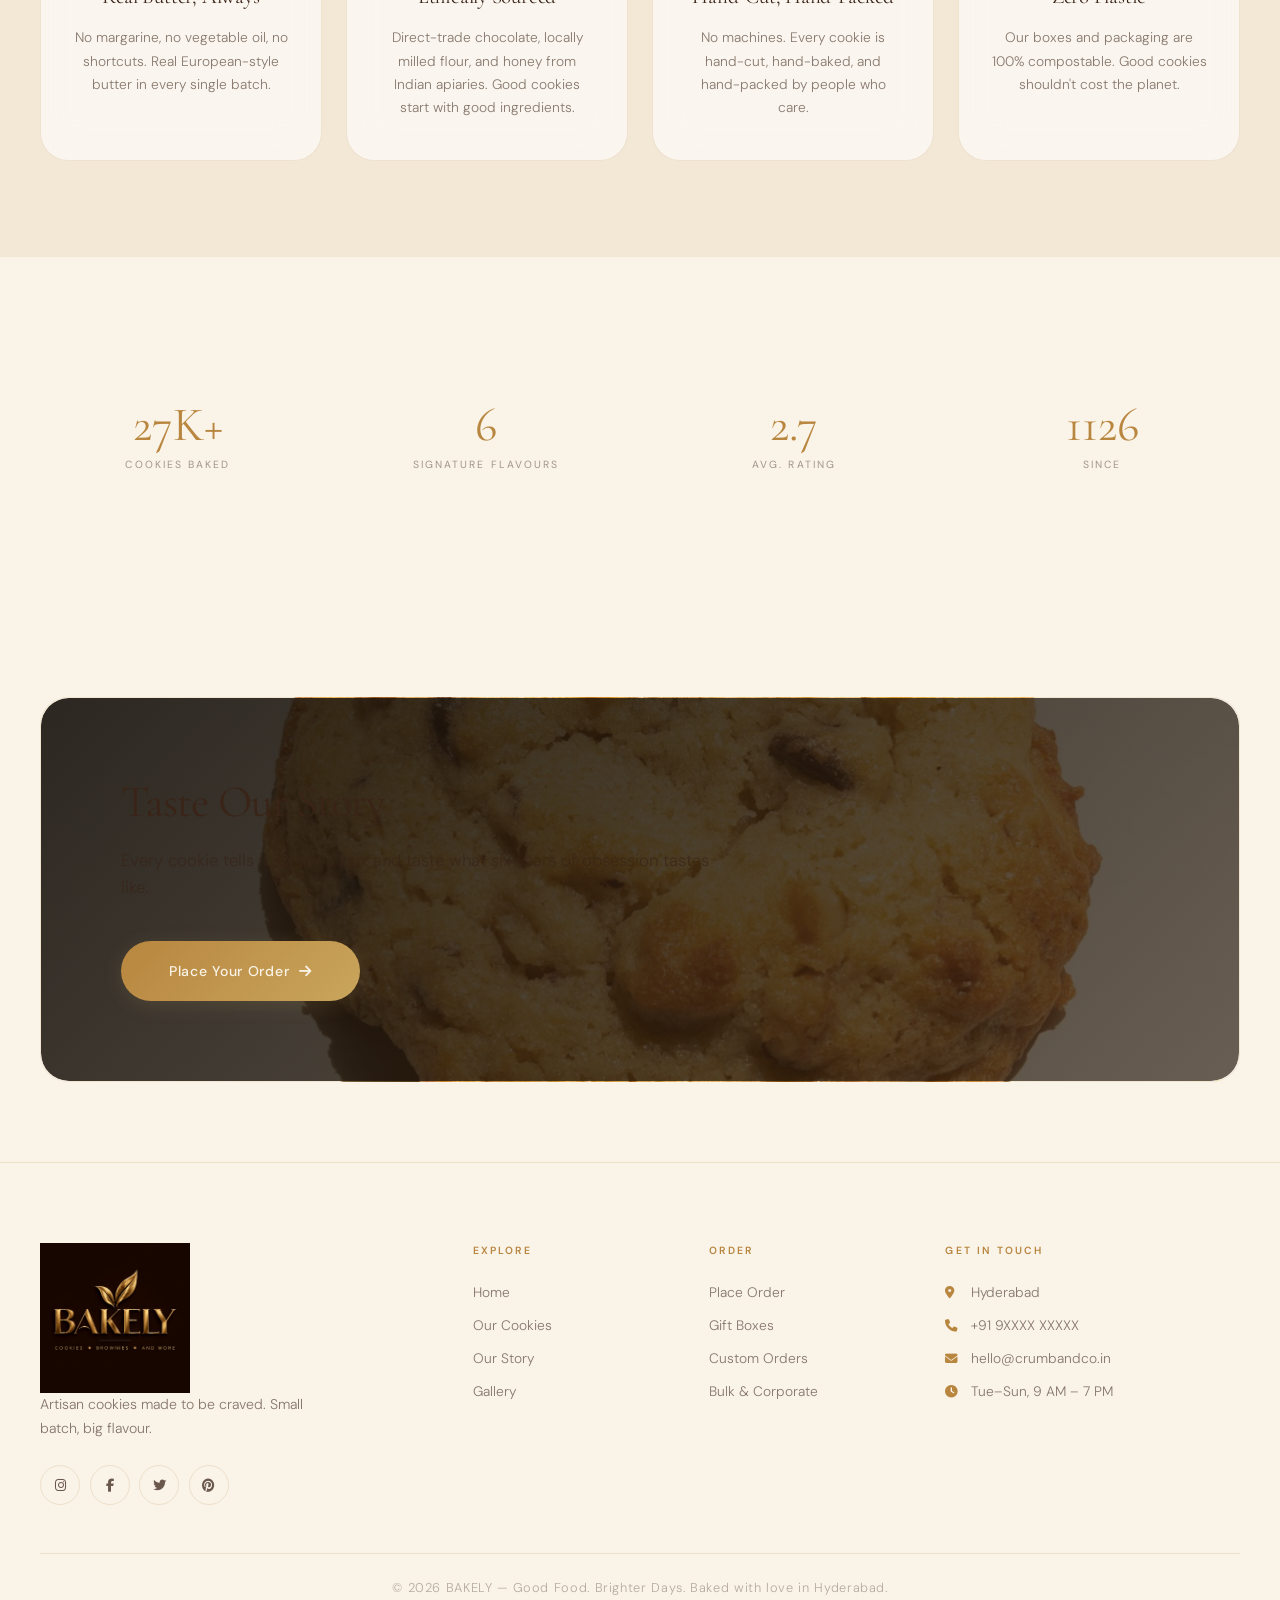
==== commit 51bf3561: "Remove dark overlay from about, menu, gallery hero sections — photo shows clearly" ====
--- a/about.html
+++ b/about.html
@@ -37,7 +37,7 @@
 </nav>
 
 <section class="about-hero" style="background-image:url('images/gingerbread-dough-1.jpg');background-size:cover;background-position:center;position:relative">
-  <div style="position:absolute;inset:0;background:linear-gradient(135deg,rgba(26,17,8,0.88),rgba(26,17,8,0.65))"></div>
+  
   <div style="position:relative;z-index:2">
     <span class="section-eyebrow" style="display:block;margin-bottom:0.8rem;opacity:1;transform:none">Est. 2018 · Hyderabad</span>
     <h1>Our Story</h1>
--- a/styles.css
+++ b/styles.css
@@ -7,38 +7,38 @@
 html { scroll-behavior:smooth; font-size:16px; }
 body {
   font-family:'DM Sans',system-ui,sans-serif;
-  background:#2b0a12;
-  color:#f0dcc8;
+  background:#faf3e8;
+  color:#3a2418;
   line-height:1.6;
   -webkit-font-smoothing:antialiased;
   overflow-x:hidden;
 }
 :root {
-  --bg:#2b0a12;
-  --bg-warm:#38101a;
-  --bg-card:rgba(255,255,255,0.03);
-  --bg-card-solid:#38101a;
-  --espresso:#451625;
-  --espresso-light:#5c1f31;
-  --gold:#c9a55c;
-  --gold-light:#e0c896;
-  --gold-bright:#f0d99a;
-  --gold-champagne:#f6e7c1;
+  --bg:#faf3e8;
+  --bg-warm:#f3e8d6;
+  --bg-card:rgba(255,255,255,0.6);
+  --bg-card-solid:#fffaf2;
+  --espresso:#f3e0c4;
+  --espresso-light:#fbeed9;
+  --gold:#b8863f;
+  --gold-light:#c9a55c;
+  --gold-bright:#a8722e;
+  --gold-champagne:#e8c98a;
   --gold-antique:#8a6e2f;
-  --gold-soft:rgba(201,165,92,0.08);
-  --gold-glow:rgba(201,165,92,0.15);
-  --cream:#f5ecd9;
-  --cream-soft:rgba(245,236,217,0.7);
-  --cream-dim:rgba(245,236,217,0.4);
-  --ink:#f0dcc8;
-  --ink-soft:rgba(240,220,200,0.55);
-  --ink-light:rgba(240,220,200,0.3);
-  --border:rgba(201,165,92,0.12);
-  --border-bright:rgba(201,165,92,0.22);
-  --shadow-sm:0 4px 20px rgba(0,0,0,0.35);
-  --shadow-md:0 10px 40px rgba(0,0,0,0.45);
-  --shadow-lg:0 24px 80px rgba(0,0,0,0.55);
-  --shadow-gold:0 8px 40px rgba(201,165,92,0.12);
+  --gold-soft:rgba(184,134,63,0.1);
+  --gold-glow:rgba(184,134,63,0.18);
+  --cream:#3a2418;
+  --cream-soft:rgba(58,36,24,0.75);
+  --cream-dim:rgba(58,36,24,0.45);
+  --ink:#3a2418;
+  --ink-soft:rgba(58,36,24,0.6);
+  --ink-light:rgba(58,36,24,0.35);
+  --border:rgba(184,134,63,0.18);
+  --border-bright:rgba(184,134,63,0.35);
+  --shadow-sm:0 4px 20px rgba(58,36,24,0.08);
+  --shadow-md:0 10px 40px rgba(58,36,24,0.1);
+  --shadow-lg:0 24px 80px rgba(58,36,24,0.14);
+  --shadow-gold:0 8px 40px rgba(184,134,63,0.15);
   --serif:'Cormorant Garamond',serif;
   --sans:'DM Sans',sans-serif;
   --radius:16px;
@@ -318,7 +318,7 @@
 }
 .navbar.nav-hidden { transform:translateY(-100%); }
 .navbar.scrolled {
-  background:rgba(21,16,10,0.85);
+  background:rgba(250,243,232,0.9);
   backdrop-filter:blur(24px); -webkit-backdrop-filter:blur(24px);
   padding:1rem 0; border-bottom:1px solid var(--border);
 }
@@ -386,11 +386,6 @@
 .hero-image {
   background-size:cover; background-position:center;
   position:relative;
-}
-.hero-overlay {
-  position:absolute; inset:0;
-  background:linear-gradient(135deg,rgba(21,16,10,0.9) 0%,rgba(21,16,10,0.6) 50%,rgba(21,16,10,0.85) 100%);
-  pointer-events:none;
 }
 /* Animated gold blobs */
 .hero-blob {
